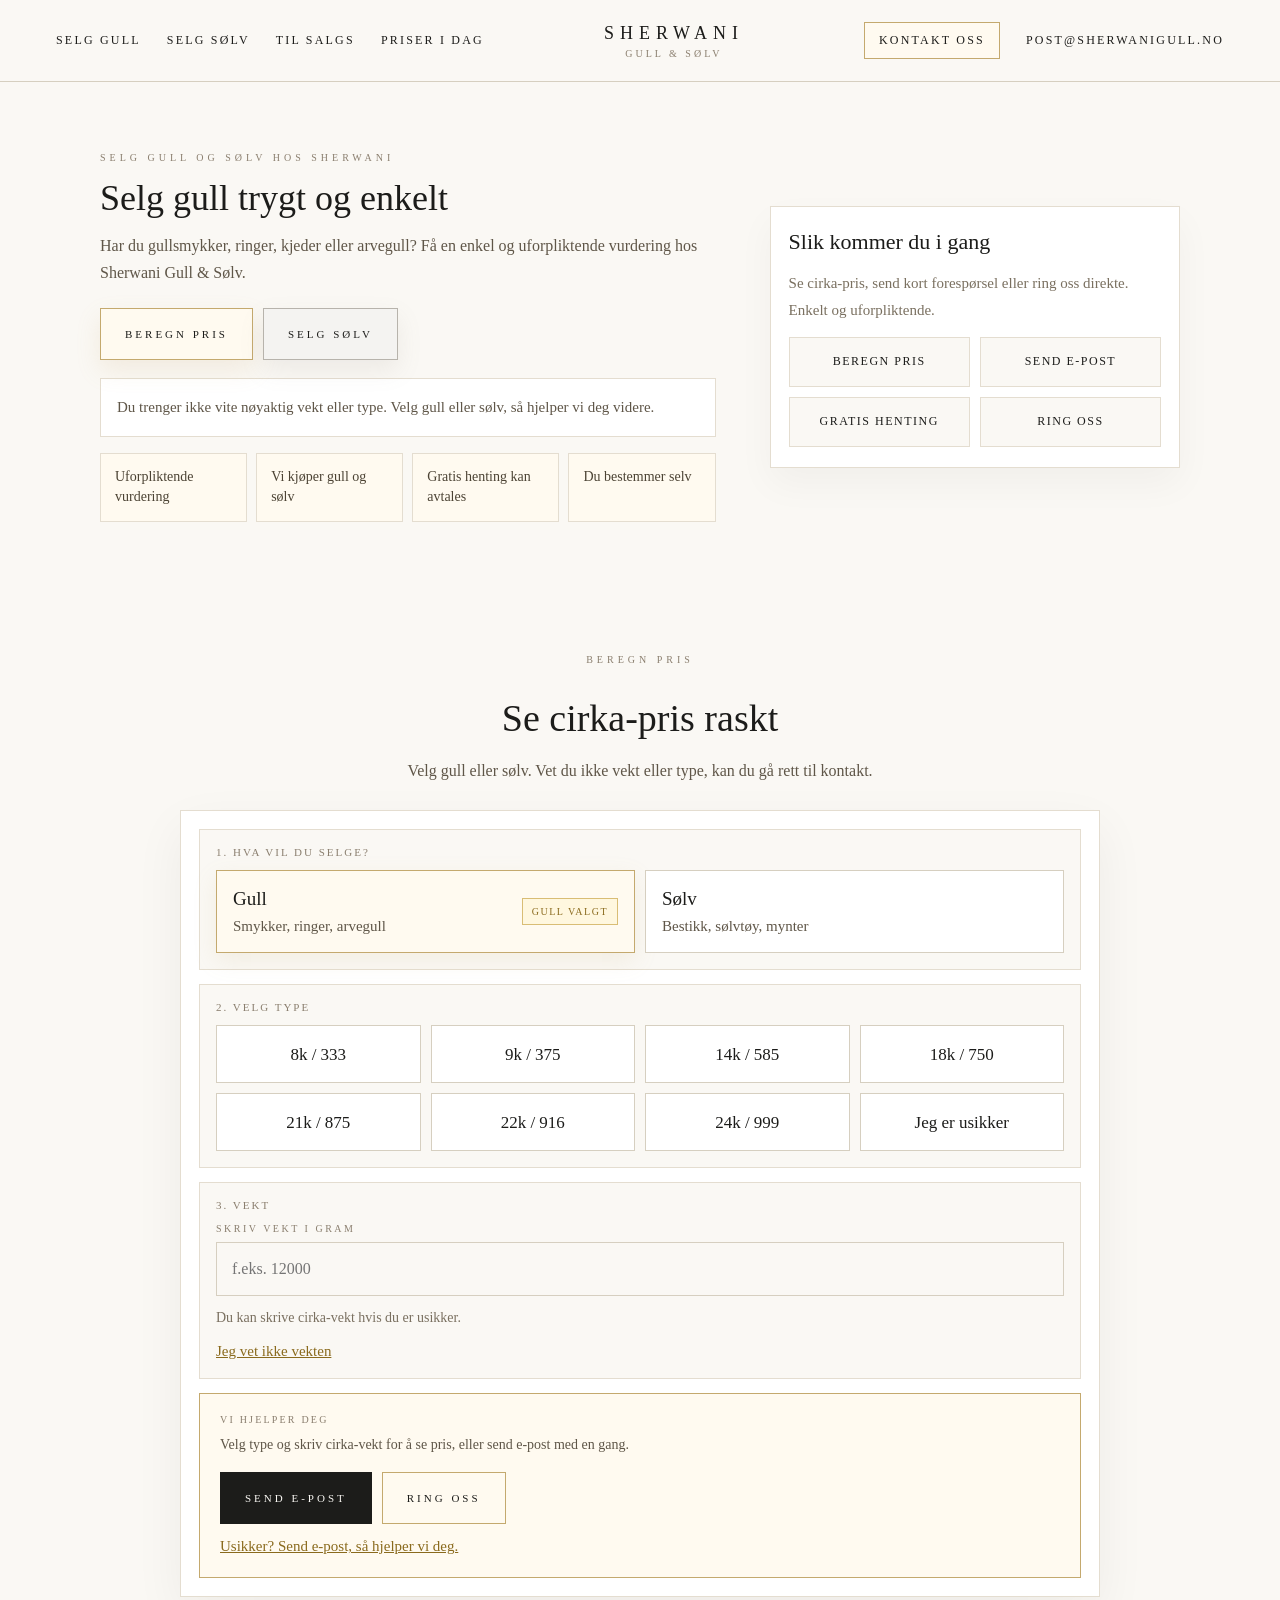
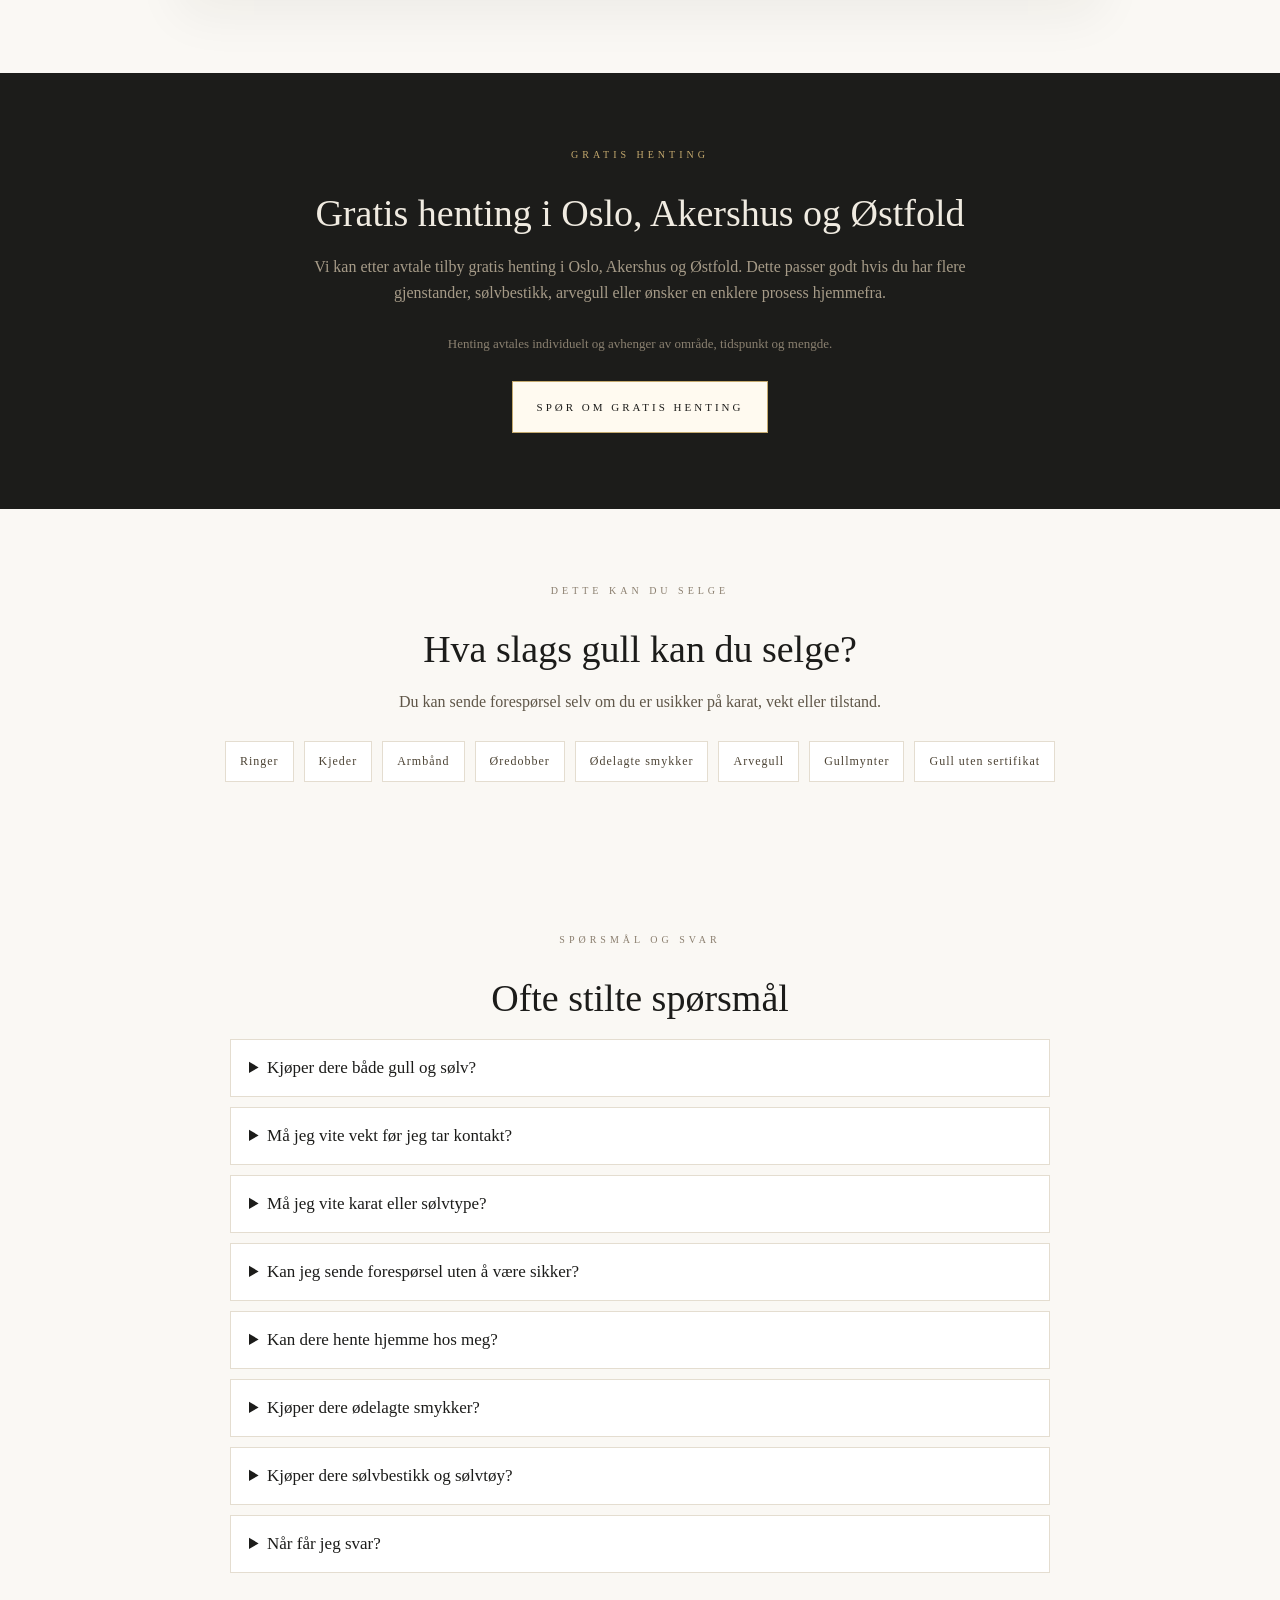
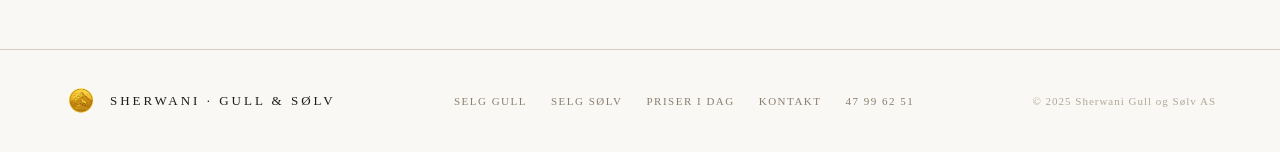
==== selg-gull/index.html @ 7af39549 "fjerne send forespørsel" ====
<!DOCTYPE html>
<html lang="no">
<head>
<meta charset="UTF-8">
<meta name="viewport" content="width=device-width, initial-scale=1.0">
<title>Selg gull trygt | Sherwani Gull &amp; Sølv</title>
<meta name="description" content="Selg gull, smykker og arvegull trygt hos Sherwani Gull & Sølv. Få en enkel og uforpliktende vurdering. Gratis henting kan avtales i Oslo, Akershus og Østfold.">
<link rel="stylesheet" href="../sell.css">
</head>
<body id="top" data-metal="gold">
<nav>
  <div class="nav-desktop-left">
    <a href="../selg-gull/">Selg gull</a>
    <a href="../selg-solv/">Selg sølv</a>
    <a href="../varer.html">Til salgs</a>
    <a href="../index.html#priser">Priser i dag</a>
  </div>
  <button class="hamburger" onclick="document.getElementById('drawer').classList.add('open')" aria-label="Meny">
    <span></span><span></span><span></span>
  </button>
  <a class="logo" href="../index.html">
    <span class="main">Sherwani</span>
    <span class="sub">Gull &amp; Sølv</span>
  </a>
  <div class="nav-desktop-right">
    <a href="mailto:post@sherwanigull.no?subject=Ny%20foresp%C3%B8rsel%3A%20Selg%20gull" class="nav-cta">Kontakt oss</a>
    <a href="mailto:post@sherwanigull.no">post@sherwanigull.no</a>
  </div>
  <a href="mailto:post@sherwanigull.no" class="cart-icon" aria-label="Send e-post">
    <svg viewBox="0 0 24 24"><rect x="2" y="4" width="20" height="16" rx="2"/><path d="M2 7l10 7 10-7"/></svg>
  </a>
</nav>

<div class="nav-drawer" id="drawer">
  <button class="nav-close" onclick="document.getElementById('drawer').classList.remove('open')" aria-label="Lukk">x</button>
  <a href="../selg-gull/" onclick="document.getElementById('drawer').classList.remove('open')">Selg gull</a>
  <a href="../selg-solv/" onclick="document.getElementById('drawer').classList.remove('open')">Selg sølv</a>
  <a href="../varer.html" onclick="document.getElementById('drawer').classList.remove('open')">Til salgs</a>
  <a href="../index.html#priser" onclick="document.getElementById('drawer').classList.remove('open')">Priser i dag</a>
  <a href="mailto:post@sherwanigull.no?subject=Ny%20foresp%C3%B8rsel%3A%20Selg%20gull" class="drawer-cta" onclick="document.getElementById('drawer').classList.remove('open')">Kontakt oss</a>
</div>

<main id="sell-page-root"></main>

<footer>
  <a class="footer-logo" href="../index.html">
    <img src="../sherwani-logo.png" alt="Sherwani logo">
    <span>Sherwani · Gull &amp; Sølv</span>
  </a>
  <div class="footer-links">
    <a href="../selg-gull/">Selg gull</a>
    <a href="../selg-solv/">Selg sølv</a>
    <a href="../index.html#priser">Priser i dag</a>
    <a href="../index.html#kontakt">Kontakt</a>
    <a href="tel:+4747996251">47 99 62 51</a>
  </div>
  <div class="footer-copy">© 2025 Sherwani Gull og Sølv AS</div>
</footer>

<div class="mobile-sticky-cta">
  <a class="btn" href="mailto:post@sherwanigull.no?subject=Ny%20foresp%C3%B8rsel%3A%20Selg%20gull">Kontakt oss</a>
  <a class="btn" href="tel:+4747996251">Ring oss</a>
</div>

<script src="../sell.js"></script>
</body>
</html>
---- sell.css ----
* { box-sizing: border-box; margin: 0; padding: 0; }
html { scroll-behavior: smooth; }
body {
  font-family: Georgia, serif;
  background: #faf8f4;
  color: #1c1c1a;
  overflow-x: hidden;
}
img, svg { max-width: 100%; }
button, input, select, textarea { font: inherit; }

nav {
  display: flex; align-items: center; justify-content: space-between;
  padding: 18px 20px; border-bottom: 0.5px solid #d6cfc0;
  position: sticky; top: 0; background: #faf8f4; z-index: 100;
}
.logo { text-align: center; text-decoration: none; }
.logo .main { font-size: 18px; letter-spacing: 6px; text-transform: uppercase; color: #1c1c1a; display: block; }
.logo .sub { font-size: 10px; letter-spacing: 3px; color: #8a7e6e; text-transform: uppercase; display: block; margin-top: 4px; }
.hamburger { background: none; border: none; cursor: pointer; padding: 10px; display: flex; flex-direction: column; gap: 6px; }
.hamburger span { display: block; width: 26px; height: 1px; background: #1c1c1a; }
.nav-desktop-left, .nav-desktop-right { display: none; }
.nav-drawer {
  display: none; position: fixed; inset: 0; min-height: 100vh; min-height: 100dvh;
  background: #faf8f4; z-index: 200; flex-direction: column;
  align-items: center; justify-content: center; gap: 30px;
  overflow-y: auto; padding: 88px 24px 44px;
}
.nav-drawer.open { display: flex; }
.nav-drawer a { font-size: 14px; letter-spacing: 4px; text-transform: uppercase; color: #1c1c1a; text-decoration: none; }
.nav-drawer a.drawer-cta { border: 1px solid #c4a96e; padding: 14px 22px; background: #fffaf0; }
.nav-close { position: absolute; top: 24px; right: 24px; background: none; border: none; font-size: 26px; color: #1c1c1a; cursor: pointer; padding: 8px; }
.cart-icon { padding: 10px; display: flex; align-items: center; }
.cart-icon svg { width: 24px; height: 24px; stroke: #1c1c1a; fill: none; stroke-width: 1.2; }

.btn {
  border: 1px solid #1c1c1a;
  font-size: 11px; letter-spacing: 3px; text-transform: uppercase;
  padding: 16px 24px; cursor: pointer; background: transparent;
  color: #1c1c1a; font-family: Georgia, serif; text-decoration: none;
  min-height: 52px; display: inline-flex; align-items: center; justify-content: center;
  text-align: center;
}
.btn-soft { border-color: #c4a96e; background: #fffaf0; }
.btn-dark { background: #1c1c1a; color: #faf8f4; }
.btn-gold { border-color: #c4a96e; background: #fffaf0; box-shadow: 0 10px 24px rgba(196, 169, 110, 0.16); }
.btn-silver { border-color: #b7b3ac; background: #f4f3f1; box-shadow: 0 10px 24px rgba(137, 130, 120, 0.12); }
.btn-silver:hover { background: #eceae6; color: #1c1c1a; }
.btn:active { background: #1c1c1a; color: #faf8f4; }

.sell-hero { padding: 34px 20px 22px; text-align: center; }
.sell-hero-inner { max-width: 1080px; margin: 0 auto; display: grid; gap: 24px; }
.hero-eyebrow, .section-label {
  font-size: 10px; letter-spacing: 4px; text-transform: uppercase; color: #8a7e6e;
}
.hero-title { font-size: 36px; font-weight: 400; line-height: 1.18; margin: 14px 0 14px; }
.hero-desc { font-size: 16px; color: #5f5648; line-height: 1.65; max-width: 640px; margin: 0 auto 18px; }
.hero-actions { display: grid; gap: 10px; margin: 22px 0 18px; }
.hero-note {
  color: #5f5648; font-size: 15px; line-height: 1.65;
  background: #fff; border: 0.5px solid #e4ddd0; padding: 16px;
}
.hero-panel {
  background: #fff; border: 0.5px solid #e4ddd0; padding: 20px 18px;
  display: grid; gap: 14px; text-align: left;
  box-shadow: 0 16px 36px rgba(28, 28, 26, 0.04);
}
.hero-panel-title { font-size: 22px; font-weight: 400; line-height: 1.35; }
.hero-panel p { color: #7a7060; line-height: 1.75; font-size: 15px; }
.quick-links { display: grid; grid-template-columns: 1fr 1fr; gap: 10px; }
.quick-links a {
  min-height: 50px; display: flex; align-items: center; justify-content: center;
  color: #1c1c1a; text-decoration: none; border: 0.5px solid #e4ddd0;
  background: #faf8f4; padding: 12px; text-align: center;
  font-size: 12px; letter-spacing: 1.5px; text-transform: uppercase;
}

.trust-grid { display: grid; grid-template-columns: 1fr; gap: 9px; margin-top: 16px; }
.trust-badge {
  background: #fffaf0; border: 0.5px solid #e4ddd0; color: #4c4334;
  padding: 13px 14px; font-size: 14px; line-height: 1.45; text-align: left;
}

.section { padding: 46px 20px; scroll-margin-top: 110px; }
.section-inner { max-width: 1100px; margin: 0 auto; }
.section-label { text-align: center; margin-bottom: 28px; }
.section-title { font-size: 30px; font-weight: 400; line-height: 1.35; text-align: center; margin-bottom: 14px; }
.section-desc { color: #5f5648; font-size: 16px; line-height: 1.65; max-width: 680px; text-align: center; margin: 0 auto 26px; }

.card-grid { display: grid; grid-template-columns: 1fr; gap: 14px; }
.sell-card { background: #fff; border: 0.5px solid #e4ddd0; padding: 22px 20px; }
.sell-card-title { font-size: 14px; letter-spacing: 2px; text-transform: uppercase; margin-bottom: 9px; }
.sell-card p { color: #7a7060; font-size: 15px; line-height: 1.75; }
.chip-grid { display: flex; flex-wrap: wrap; gap: 10px; justify-content: center; }
.chip {
  font-size: 12px; letter-spacing: 1px; text-transform: none;
  color: #4c4334; background: #fff; border: 0.5px solid #e4ddd0; padding: 12px 14px;
}

.process-grid { counter-reset: step; display: grid; gap: 14px; }
.process-card { background: #fff; border: 0.5px solid #e4ddd0; padding: 24px 20px; position: relative; }
.process-card::before {
  counter-increment: step; content: counter(step);
  display: inline-flex; width: 34px; height: 34px; align-items: center; justify-content: center;
  border: 1px solid #c4a96e; color: #a89060; margin-bottom: 16px;
}
.process-card h3 { font-size: 21px; font-weight: 400; margin-bottom: 10px; }
.process-card p { color: #7a7060; font-size: 15px; line-height: 1.75; }

.pickup-section { background: #1c1c1a; color: #f0ebe1; }
.pickup-section .section-label { color: #c4a96e; }
.pickup-section .section-title { color: #f0ebe1; }
.pickup-section .section-desc { color: #a69b88; }
.pickup-note { max-width: 720px; margin: 22px auto 0; color: #8a8070; font-size: 13px; line-height: 1.7; text-align: center; }

.pickup-action { display: flex; justify-content: center; margin-top: 26px; }
.calculator {
  background: #fff;
  border: 0.5px solid #e4ddd0;
  padding: 18px;
  max-width: 920px;
  margin: 0 auto;
  box-shadow: 0 18px 48px rgba(28, 28, 26, 0.055);
}
.calc-simple { display: grid; gap: 14px; }
.calc-block {
  background: #faf8f4;
  border: 0.5px solid #e4ddd0;
  padding: 16px;
}
.calc-mini-label {
  font-size: 11px;
  letter-spacing: 2px;
  text-transform: uppercase;
  color: #8a7e6e;
  margin-bottom: 12px;
}
.choice-grid, .type-grid { display: grid; gap: 10px; }
.choice-card {
  width: 100%;
  min-height: 68px;
  display: flex;
  align-items: center;
  justify-content: space-between;
  gap: 14px;
  border: 1px solid #d6cfc0;
  background: #fff;
  color: #1c1c1a;
  cursor: pointer;
  padding: 16px;
  text-align: left;
  font-family: Georgia, serif;
}
.choice-card strong { display: block; font-size: 19px; font-weight: 400; line-height: 1.25; }
.choice-card small { display: block; margin-top: 5px; color: #5f5648; font-size: 15px; line-height: 1.35; }
.choice-card em {
  flex-shrink: 0;
  font-style: normal;
  font-size: 10px;
  letter-spacing: 1.5px;
  text-transform: uppercase;
  color: #8a6a1d;
  background: #fff7df;
  border: 0.5px solid #d9bd75;
  padding: 7px 9px;
}
.choice-card.choice-silver em {
  color: #66625c;
  background: #eceae6;
  border-color: #b7b3ac;
}
.choice-card.selected {
  border-color: #c4a96e;
  background: #fffaf0;
  box-shadow: 0 8px 22px rgba(196,169,110,0.13);
}
.choice-card.choice-silver.selected {
  border-color: #b7b3ac;
  background: #f4f3f1;
  box-shadow: 0 8px 22px rgba(137, 130, 120, 0.14);
}
.type-grid { grid-template-columns: 1fr 1fr; }
.type-grid .choice-card { min-height: 58px; padding: 13px; justify-content: center; text-align: center; }
.type-grid .choice-card strong { font-size: 17px; }
.calc-help, .calc-error {
  color: #7a7060;
  font-size: 14px;
  line-height: 1.65;
  margin-top: 10px;
}
.calc-error { color: #8f463f; min-height: 20px; }
.calc-actions { display: grid; gap: 10px; margin-top: 16px; }
.calc-actions.split { grid-template-columns: 1fr 1fr; }
.text-button {
  width: 100%;
  background: transparent;
  border: none;
  color: #8a6a1d;
  cursor: pointer;
  padding: 14px 0 2px;
  text-align: left;
  text-decoration: underline;
  font-size: 15px;
  font-family: Georgia, serif;
}
.field { display: grid; gap: 8px; }
.field label { font-size: 10px; letter-spacing: 2.5px; text-transform: uppercase; color: #8a7e6e; }
.field input, .field select, .field textarea {
  width: 100%; border: 0.5px solid #d6cfc0; background: #faf8f4;
  padding: 17px 15px; color: #1c1c1a; font-family: Georgia, serif;
  font-size: 16px; border-radius: 0;
}
.field textarea { min-height: 126px; resize: vertical; line-height: 1.6; }
.sell-form .field input,
.sell-form .field select,
.sell-form .field textarea { background: #fff; }
.field input:focus, .field select:focus, .field textarea:focus { outline: 1px solid #c4a96e; border-color: #c4a96e; }
.calc-result { background: #fffaf0; border: 1px solid #c4a96e; padding: 20px; }
.calc-result.result-silver { background: #f4f3f1; border-color: #b7b3ac; }
.calc-result.result-silver .calc-label { color: #66625c; }
.calc-label { font-size: 10px; letter-spacing: 2.2px; text-transform: uppercase; color: #8a7e6e; margin-bottom: 8px; }
.calc-value { font-size: 38px; color: #1c1c1a; line-height: 1.12; margin-bottom: 8px; }
.calc-status, .form-note, .disclaimer { color: #5f5648; font-size: 14px; line-height: 1.65; }
.disclaimer { margin-top: 14px; }

.form-section { background: #fff; }
.sell-form {
  display: grid;
  gap: 16px;
  max-width: 760px;
  margin: 0 auto;
  background: #faf8f4;
  border: 0.5px solid #e4ddd0;
  padding: 18px;
}
.checkbox-card {
  display: flex; gap: 11px; align-items: flex-start;
  background: #faf8f4; border: 0.5px solid #e4ddd0; padding: 14px;
  color: #5f5648; line-height: 1.55; cursor: pointer;
}
.checkbox-card input { width: 18px; height: 18px; margin-top: 2px; accent-color: #c4a96e; }
.form-status { min-height: 24px; color: #447660; font-size: 14px; line-height: 1.6; text-align: center; }

.faq-list { max-width: 820px; margin: 0 auto; display: grid; gap: 10px; }
.faq-item { background: #fff; border: 0.5px solid #e4ddd0; padding: 18px; }
.faq-item summary { cursor: pointer; font-size: 17px; color: #1c1c1a; }
.faq-item p { color: #7a7060; line-height: 1.75; margin-top: 12px; font-size: 15px; }

footer { padding: 38px 24px 96px; border-top: 0.5px solid #d6cfc0; text-align: center; }
.footer-logo { display: inline-flex; align-items: center; gap: 12px; text-decoration: none; margin-bottom: 24px; }
.footer-logo img { width: 34px; height: 34px; object-fit: contain; }
.footer-logo span { font-size: 13px; letter-spacing: 3px; text-transform: uppercase; color: #1c1c1a; }
.footer-links { display: flex; flex-wrap: wrap; gap: 16px 24px; justify-content: center; margin-bottom: 24px; }
.footer-links a { font-size: 11px; letter-spacing: 1.5px; color: #8a7e6e; text-decoration: none; text-transform: uppercase; }
.footer-copy { font-size: 11px; color: #b0a898; letter-spacing: 1px; }

.mobile-sticky-cta {
  position: fixed; left: 0; right: 0; bottom: 0; z-index: 120;
  padding: 10px 14px calc(10px + env(safe-area-inset-bottom));
  background: rgba(250, 248, 244, 0.96); border-top: 0.5px solid #d6cfc0;
  display: grid;
  grid-template-columns: 1.4fr 0.8fr;
  gap: 8px;
}
.mobile-sticky-cta .btn { width: 100%; min-height: 50px; padding: 12px 10px; background: #1c1c1a; color: #faf8f4; }
.mobile-sticky-cta .btn:last-child { background: #fffaf0; color: #1c1c1a; border-color: #c4a96e; }

@media (max-width: 430px) {
  nav { padding: 16px 14px; }
  .logo .main { font-size: 15px; letter-spacing: 4px; }
  .logo .sub { font-size: 9px; letter-spacing: 2px; }
  .hamburger, .cart-icon { padding: 8px; }
  .hero-title { font-size: 34px; }
  .hero-eyebrow, .section-label { letter-spacing: 3px; }
  .btn { width: 100%; padding-left: 16px; padding-right: 16px; }
  .section { padding-left: 20px; padding-right: 20px; }
  .calculator { margin-left: -4px; margin-right: -4px; padding: 14px; }
  .sell-form { margin-left: -4px; margin-right: -4px; padding: 14px; }
  .choice-card { min-height: 70px; }
  .quick-links a { font-size: 11px; letter-spacing: 1.2px; }
  .calc-value { font-size: 34px; }
  .type-grid { grid-template-columns: 1fr 1fr; }
}

@media (min-width: 640px) {
  .hero-actions { display: flex; justify-content: center; flex-wrap: wrap; }
  .trust-grid { grid-template-columns: repeat(2, 1fr); }
  .card-grid { grid-template-columns: repeat(2, 1fr); }
  .form-row { display: grid; grid-template-columns: repeat(2, 1fr); gap: 16px; }
  .choice-grid { grid-template-columns: repeat(2, 1fr); }
  .type-grid { grid-template-columns: repeat(4, 1fr); }
  .calc-actions { display: flex; flex-wrap: wrap; }
  .calc-actions .btn { width: auto; }
}

@media (min-width: 768px) {
  nav { padding: 22px 56px; }
  .hamburger, .cart-icon { display: none; }
  .nav-desktop-left, .nav-desktop-right { display: flex; gap: 26px; align-items: center; }
  .nav-desktop-left a, .nav-desktop-right a {
    font-size: 12px; letter-spacing: 2.2px; text-transform: uppercase;
    color: #1c1c1a; text-decoration: none; transition: color 0.2s;
  }
  .nav-desktop-right a.nav-cta { border: 1px solid #c4a96e; padding: 10px 14px; background: #fffaf0; }
  .nav-desktop-right a.nav-cta.btn-silver { border-color: #b7b3ac; background: #f4f3f1; }
  .nav-desktop-left a:hover, .nav-desktop-right a:hover { color: #c4a96e; }
  .sell-hero { padding: 70px 64px 56px; text-align: left; }
  .sell-hero-inner { grid-template-columns: 1.2fr 0.8fr; align-items: center; gap: 54px; }
  .hero-desc { margin-left: 0; }
  .hero-actions { justify-content: flex-start; }
  .trust-grid { grid-template-columns: repeat(4, 1fr); }
  .section { padding: 76px 64px; }
  .section-title { font-size: 38px; }
  .card-grid { grid-template-columns: repeat(3, 1fr); }
  .process-grid { grid-template-columns: repeat(3, 1fr); }
  .mobile-sticky-cta { display: none; }
  footer { display: flex; align-items: center; justify-content: space-between; padding: 34px 64px; text-align: left; }
  .footer-logo, .footer-links { margin-bottom: 0; }
}
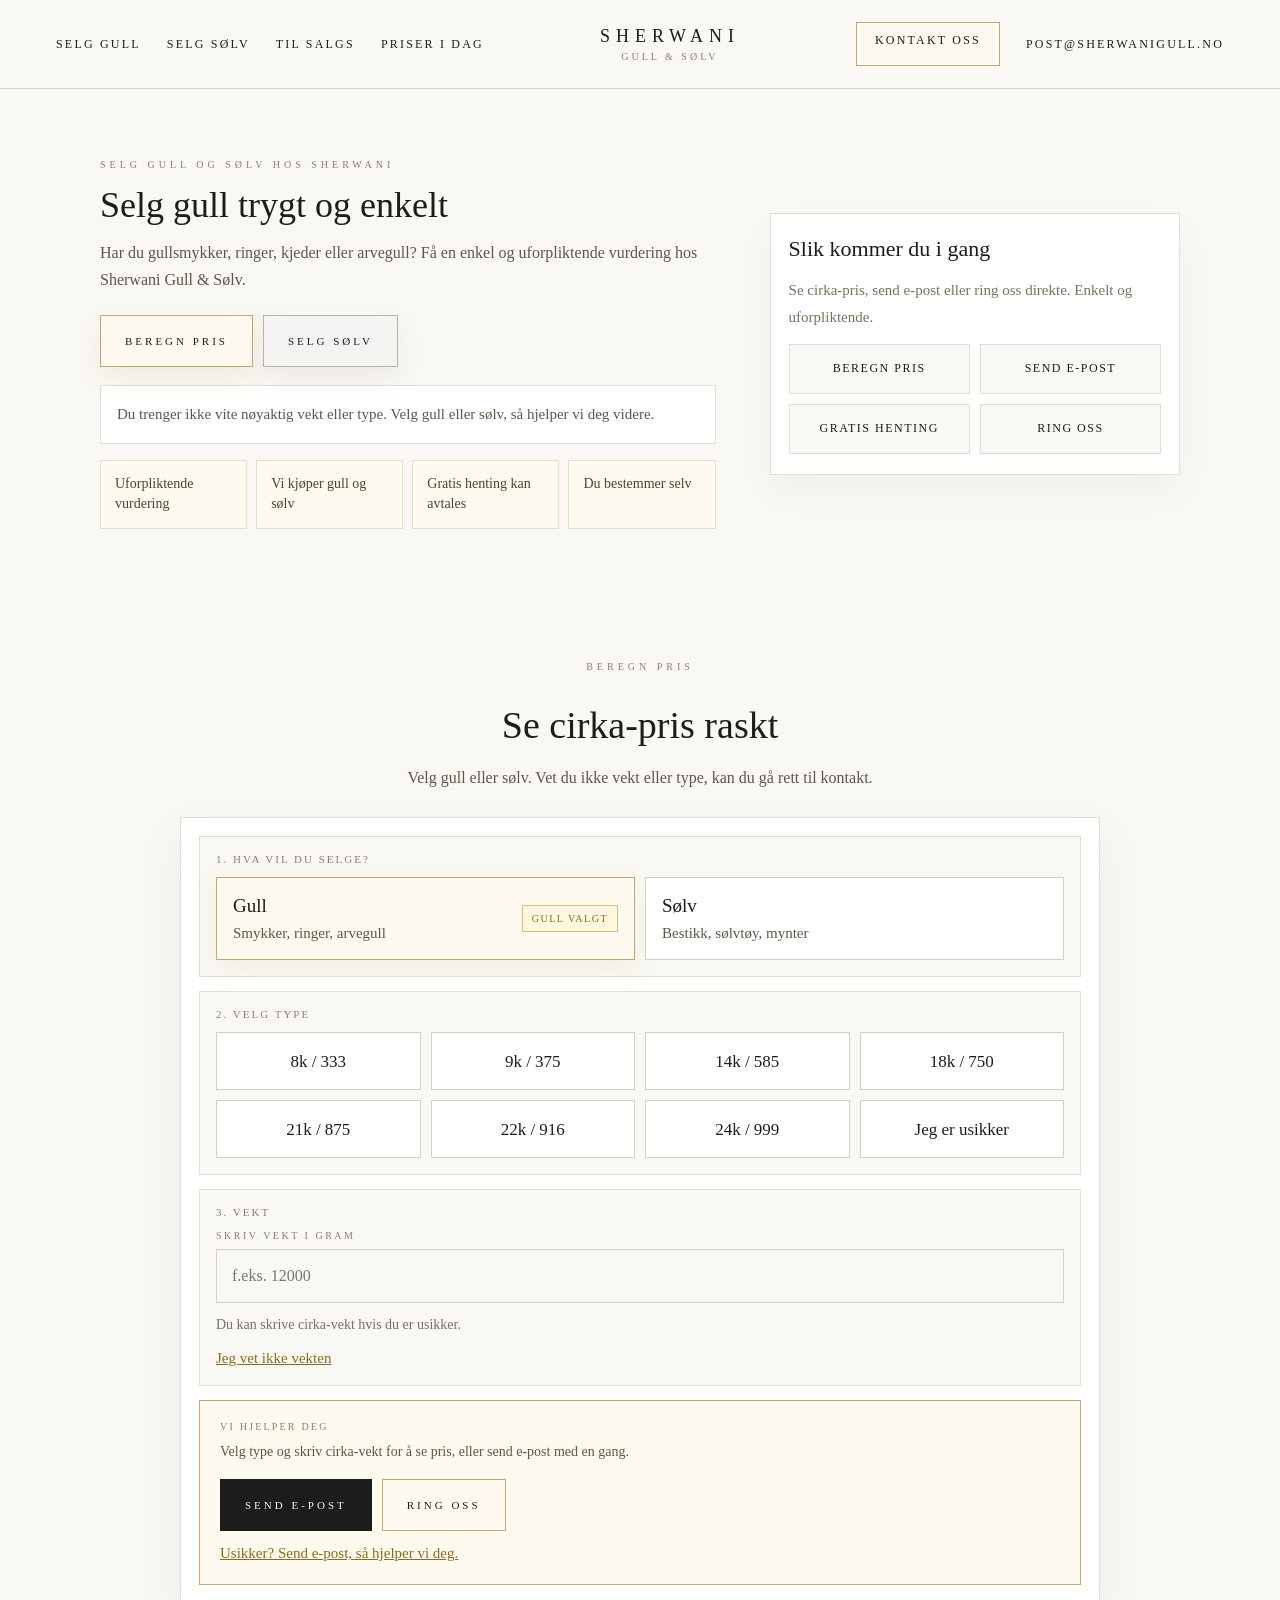
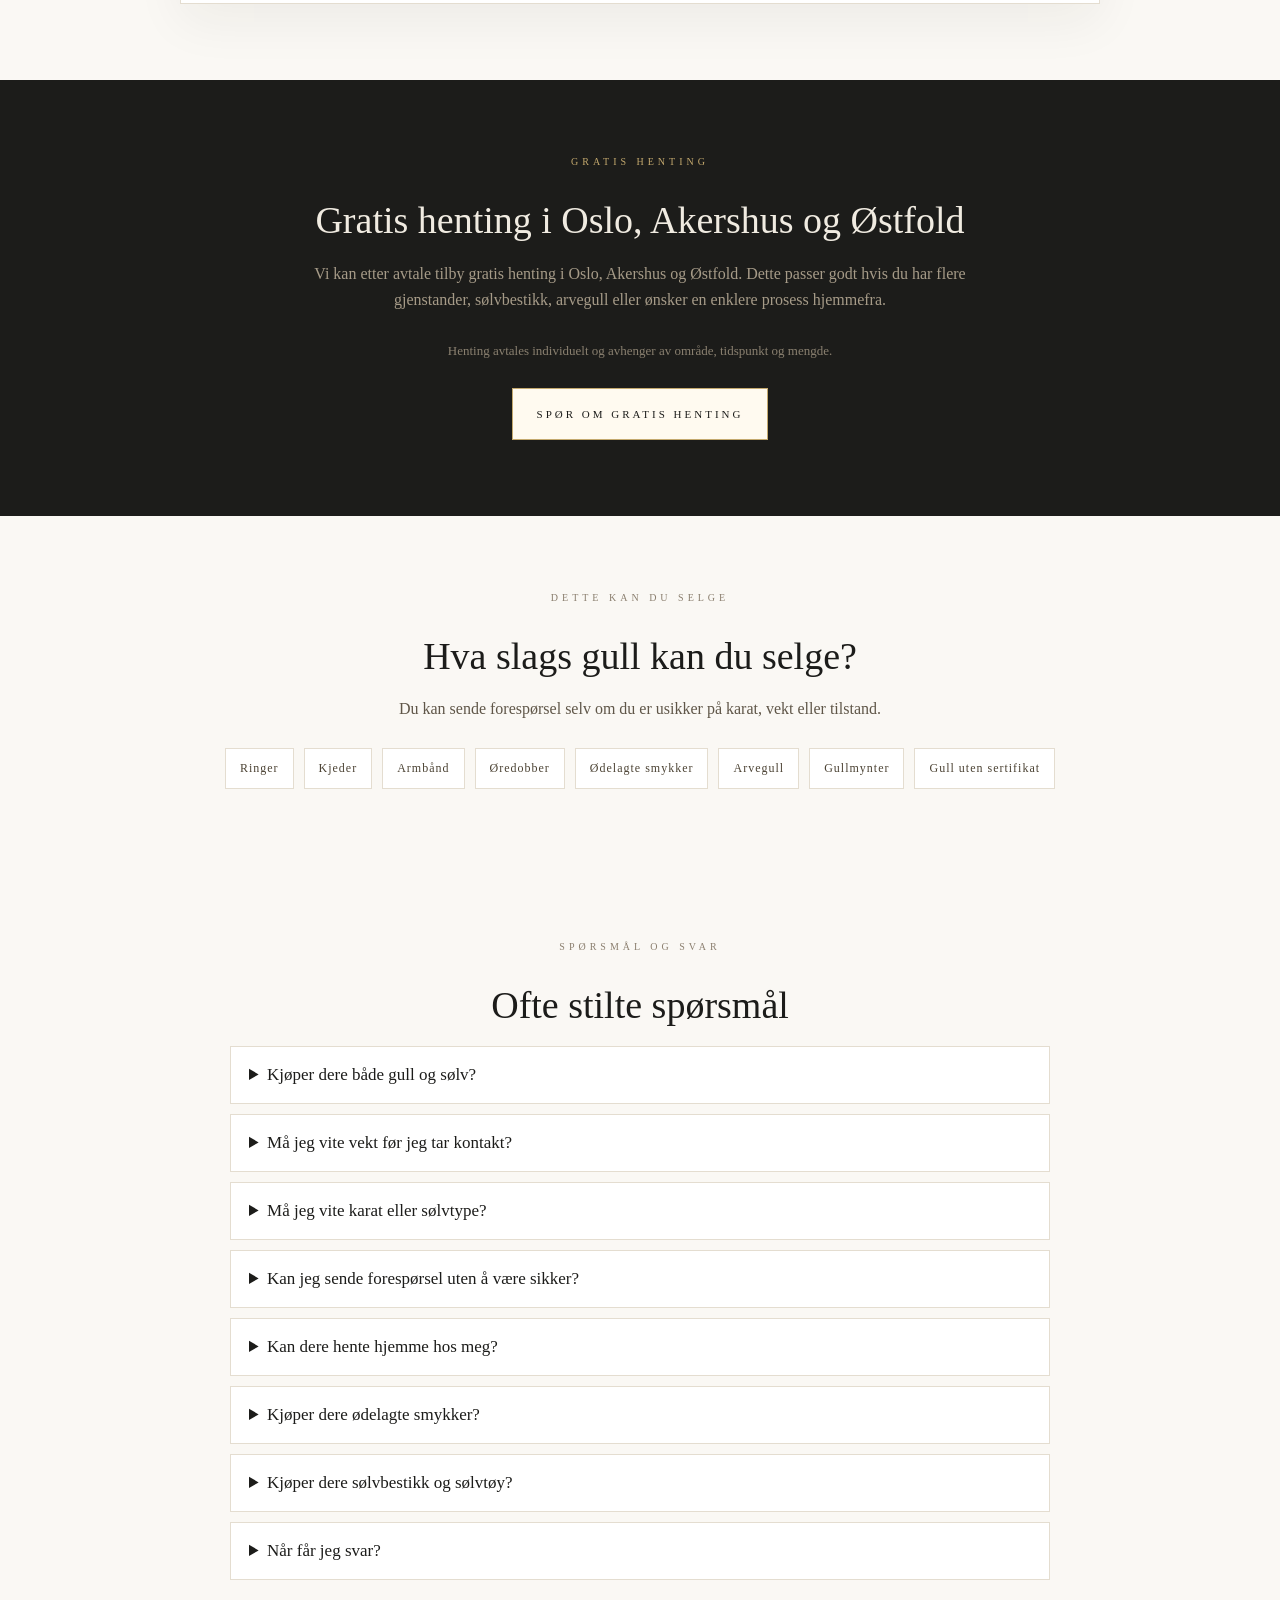
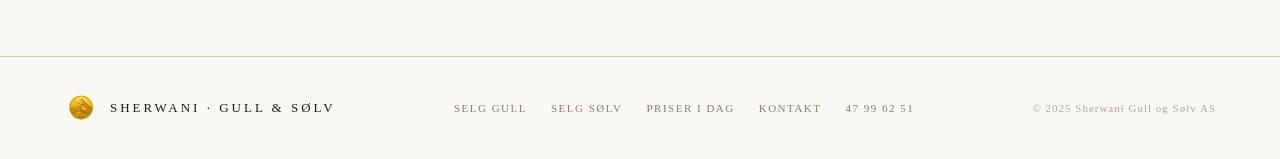
==== commit c4f0d33b: "rydde, egen pris side" ====
--- a/selg-gull/index.html
+++ b/selg-gull/index.html
@@ -13,7 +13,7 @@
     <a href="../selg-gull/">Selg gull</a>
     <a href="../selg-solv/">Selg sølv</a>
     <a href="../varer.html">Til salgs</a>
-    <a href="../index.html#priser">Priser i dag</a>
+    <a href="../priser.html">Priser i dag</a>
   </div>
   <button class="hamburger" onclick="document.getElementById('drawer').classList.add('open')" aria-label="Meny">
     <span></span><span></span><span></span>
@@ -36,7 +36,7 @@
   <a href="../selg-gull/" onclick="document.getElementById('drawer').classList.remove('open')">Selg gull</a>
   <a href="../selg-solv/" onclick="document.getElementById('drawer').classList.remove('open')">Selg sølv</a>
   <a href="../varer.html" onclick="document.getElementById('drawer').classList.remove('open')">Til salgs</a>
-  <a href="../index.html#priser" onclick="document.getElementById('drawer').classList.remove('open')">Priser i dag</a>
+  <a href="../priser.html" onclick="document.getElementById('drawer').classList.remove('open')">Priser i dag</a>
   <a href="mailto:post@sherwanigull.no?subject=Ny%20foresp%C3%B8rsel%3A%20Selg%20gull" class="drawer-cta" onclick="document.getElementById('drawer').classList.remove('open')">Kontakt oss</a>
 </div>
 
@@ -50,7 +50,7 @@
   <div class="footer-links">
     <a href="../selg-gull/">Selg gull</a>
     <a href="../selg-solv/">Selg sølv</a>
-    <a href="../index.html#priser">Priser i dag</a>
+    <a href="../priser.html">Priser i dag</a>
     <a href="../index.html#kontakt">Kontakt</a>
     <a href="tel:+4747996251">47 99 62 51</a>
   </div>
--- a/sell.css
+++ b/sell.css
@@ -96,16 +96,6 @@
   font-size: 12px; letter-spacing: 1px; text-transform: none;
   color: #4c4334; background: #fff; border: 0.5px solid #e4ddd0; padding: 12px 14px;
 }
-
-.process-grid { counter-reset: step; display: grid; gap: 14px; }
-.process-card { background: #fff; border: 0.5px solid #e4ddd0; padding: 24px 20px; position: relative; }
-.process-card::before {
-  counter-increment: step; content: counter(step);
-  display: inline-flex; width: 34px; height: 34px; align-items: center; justify-content: center;
-  border: 1px solid #c4a96e; color: #a89060; margin-bottom: 16px;
-}
-.process-card h3 { font-size: 21px; font-weight: 400; margin-bottom: 10px; }
-.process-card p { color: #7a7060; font-size: 15px; line-height: 1.75; }
 
 .pickup-section { background: #1c1c1a; color: #f0ebe1; }
 .pickup-section .section-label { color: #c4a96e; }
@@ -210,36 +200,13 @@
   padding: 17px 15px; color: #1c1c1a; font-family: Georgia, serif;
   font-size: 16px; border-radius: 0;
 }
-.field textarea { min-height: 126px; resize: vertical; line-height: 1.6; }
-.sell-form .field input,
-.sell-form .field select,
-.sell-form .field textarea { background: #fff; }
 .field input:focus, .field select:focus, .field textarea:focus { outline: 1px solid #c4a96e; border-color: #c4a96e; }
 .calc-result { background: #fffaf0; border: 1px solid #c4a96e; padding: 20px; }
 .calc-result.result-silver { background: #f4f3f1; border-color: #b7b3ac; }
 .calc-result.result-silver .calc-label { color: #66625c; }
 .calc-label { font-size: 10px; letter-spacing: 2.2px; text-transform: uppercase; color: #8a7e6e; margin-bottom: 8px; }
 .calc-value { font-size: 38px; color: #1c1c1a; line-height: 1.12; margin-bottom: 8px; }
-.calc-status, .form-note, .disclaimer { color: #5f5648; font-size: 14px; line-height: 1.65; }
-.disclaimer { margin-top: 14px; }
-
-.form-section { background: #fff; }
-.sell-form {
-  display: grid;
-  gap: 16px;
-  max-width: 760px;
-  margin: 0 auto;
-  background: #faf8f4;
-  border: 0.5px solid #e4ddd0;
-  padding: 18px;
-}
-.checkbox-card {
-  display: flex; gap: 11px; align-items: flex-start;
-  background: #faf8f4; border: 0.5px solid #e4ddd0; padding: 14px;
-  color: #5f5648; line-height: 1.55; cursor: pointer;
-}
-.checkbox-card input { width: 18px; height: 18px; margin-top: 2px; accent-color: #c4a96e; }
-.form-status { min-height: 24px; color: #447660; font-size: 14px; line-height: 1.6; text-align: center; }
+.calc-status { color: #5f5648; font-size: 14px; line-height: 1.65; }
 
 .faq-list { max-width: 820px; margin: 0 auto; display: grid; gap: 10px; }
 .faq-item { background: #fff; border: 0.5px solid #e4ddd0; padding: 18px; }
@@ -275,7 +242,6 @@
   .btn { width: 100%; padding-left: 16px; padding-right: 16px; }
   .section { padding-left: 20px; padding-right: 20px; }
   .calculator { margin-left: -4px; margin-right: -4px; padding: 14px; }
-  .sell-form { margin-left: -4px; margin-right: -4px; padding: 14px; }
   .choice-card { min-height: 70px; }
   .quick-links a { font-size: 11px; letter-spacing: 1.2px; }
   .calc-value { font-size: 34px; }
@@ -286,7 +252,6 @@
   .hero-actions { display: flex; justify-content: center; flex-wrap: wrap; }
   .trust-grid { grid-template-columns: repeat(2, 1fr); }
   .card-grid { grid-template-columns: repeat(2, 1fr); }
-  .form-row { display: grid; grid-template-columns: repeat(2, 1fr); gap: 16px; }
   .choice-grid { grid-template-columns: repeat(2, 1fr); }
   .type-grid { grid-template-columns: repeat(4, 1fr); }
   .calc-actions { display: flex; flex-wrap: wrap; }
@@ -301,7 +266,14 @@
     font-size: 12px; letter-spacing: 2.2px; text-transform: uppercase;
     color: #1c1c1a; text-decoration: none; transition: color 0.2s;
   }
-  .nav-desktop-right a.nav-cta { border: 1px solid #c4a96e; padding: 10px 14px; background: #fffaf0; }
+  .nav-desktop-right a.nav-cta {
+    min-width: 138px;
+    min-height: 44px;
+    justify-content: center;
+    border: 1px solid #c4a96e;
+    padding: 10px 18px;
+    background: #fffaf0;
+  }
   .nav-desktop-right a.nav-cta.btn-silver { border-color: #b7b3ac; background: #f4f3f1; }
   .nav-desktop-left a:hover, .nav-desktop-right a:hover { color: #c4a96e; }
   .sell-hero { padding: 70px 64px 56px; text-align: left; }
@@ -312,7 +284,6 @@
   .section { padding: 76px 64px; }
   .section-title { font-size: 38px; }
   .card-grid { grid-template-columns: repeat(3, 1fr); }
-  .process-grid { grid-template-columns: repeat(3, 1fr); }
   .mobile-sticky-cta { display: none; }
   footer { display: flex; align-items: center; justify-content: space-between; padding: 34px 64px; text-align: left; }
   .footer-logo, .footer-links { margin-bottom: 0; }
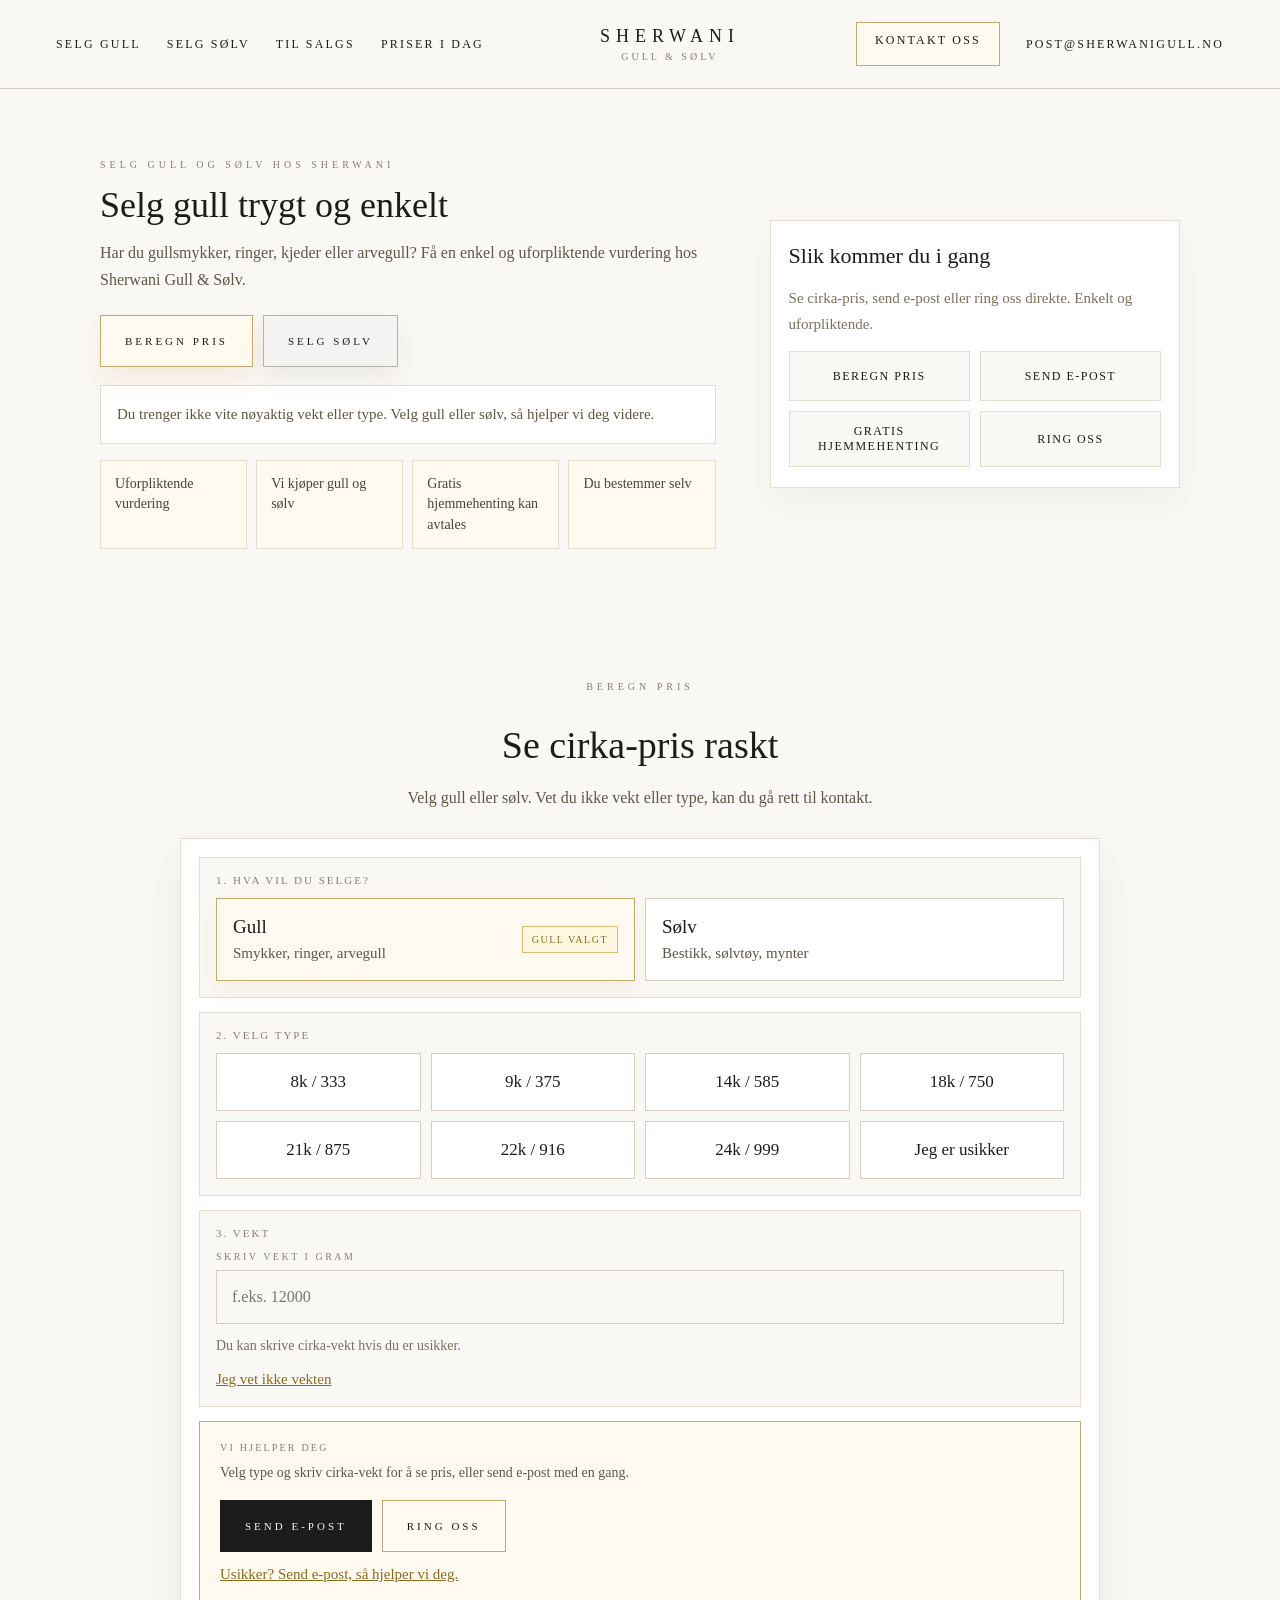
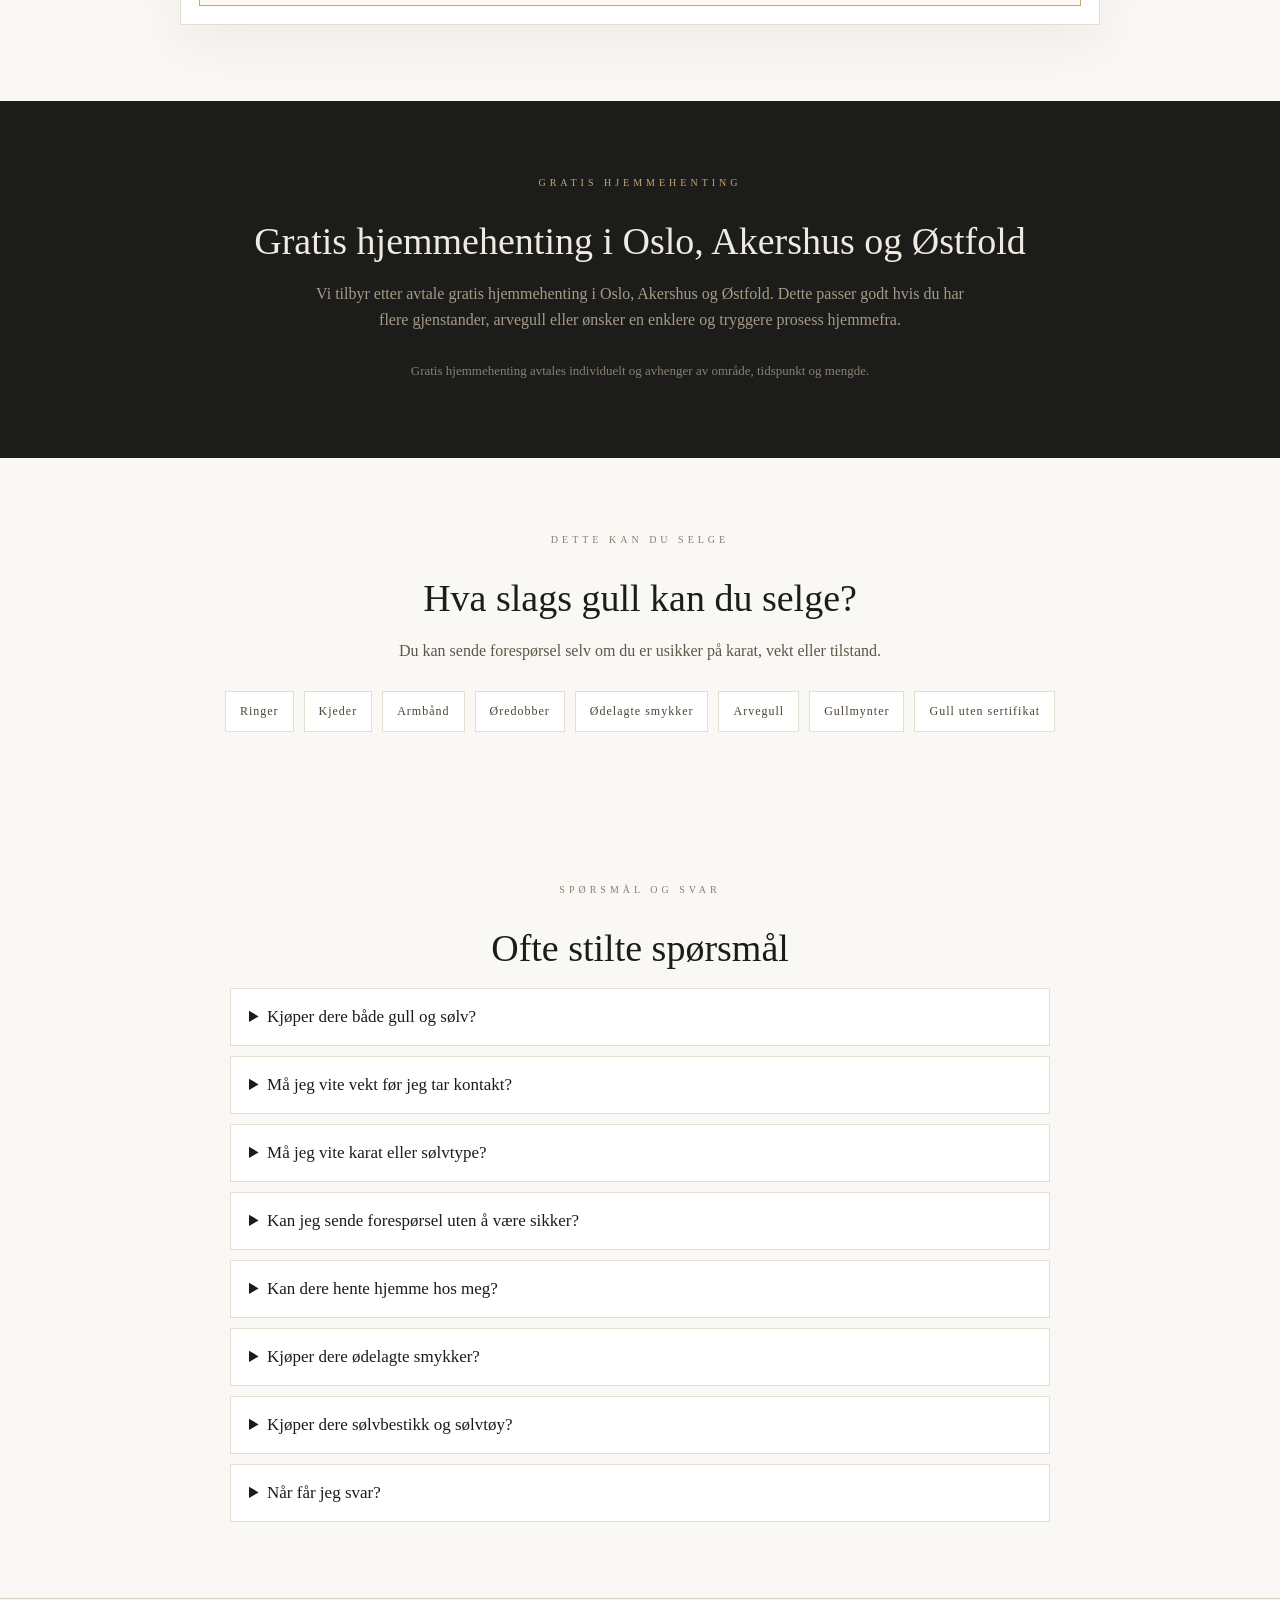
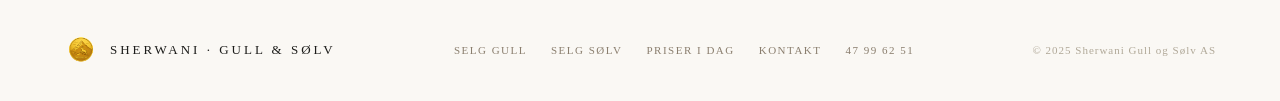
==== commit 6c7b2a55: "smpendring" ====
--- a/selg-gull/index.html
+++ b/selg-gull/index.html
@@ -4,7 +4,7 @@
 <meta charset="UTF-8">
 <meta name="viewport" content="width=device-width, initial-scale=1.0">
 <title>Selg gull trygt | Sherwani Gull &amp; Sølv</title>
-<meta name="description" content="Selg gull, smykker og arvegull trygt hos Sherwani Gull & Sølv. Få en enkel og uforpliktende vurdering. Gratis henting kan avtales i Oslo, Akershus og Østfold.">
+<meta name="description" content="Selg gull, smykker og arvegull trygt hos Sherwani Gull & Sølv. Få en enkel og uforpliktende vurdering. Gratis hjemmehenting kan avtales i Oslo, Akershus og Østfold.">
 <link rel="stylesheet" href="../sell.css">
 </head>
 <body id="top" data-metal="gold">
--- a/sell.css
+++ b/sell.css
@@ -103,7 +103,6 @@
 .pickup-section .section-desc { color: #a69b88; }
 .pickup-note { max-width: 720px; margin: 22px auto 0; color: #8a8070; font-size: 13px; line-height: 1.7; text-align: center; }
 
-.pickup-action { display: flex; justify-content: center; margin-top: 26px; }
 .calculator {
   background: #fff;
   border: 0.5px solid #e4ddd0;
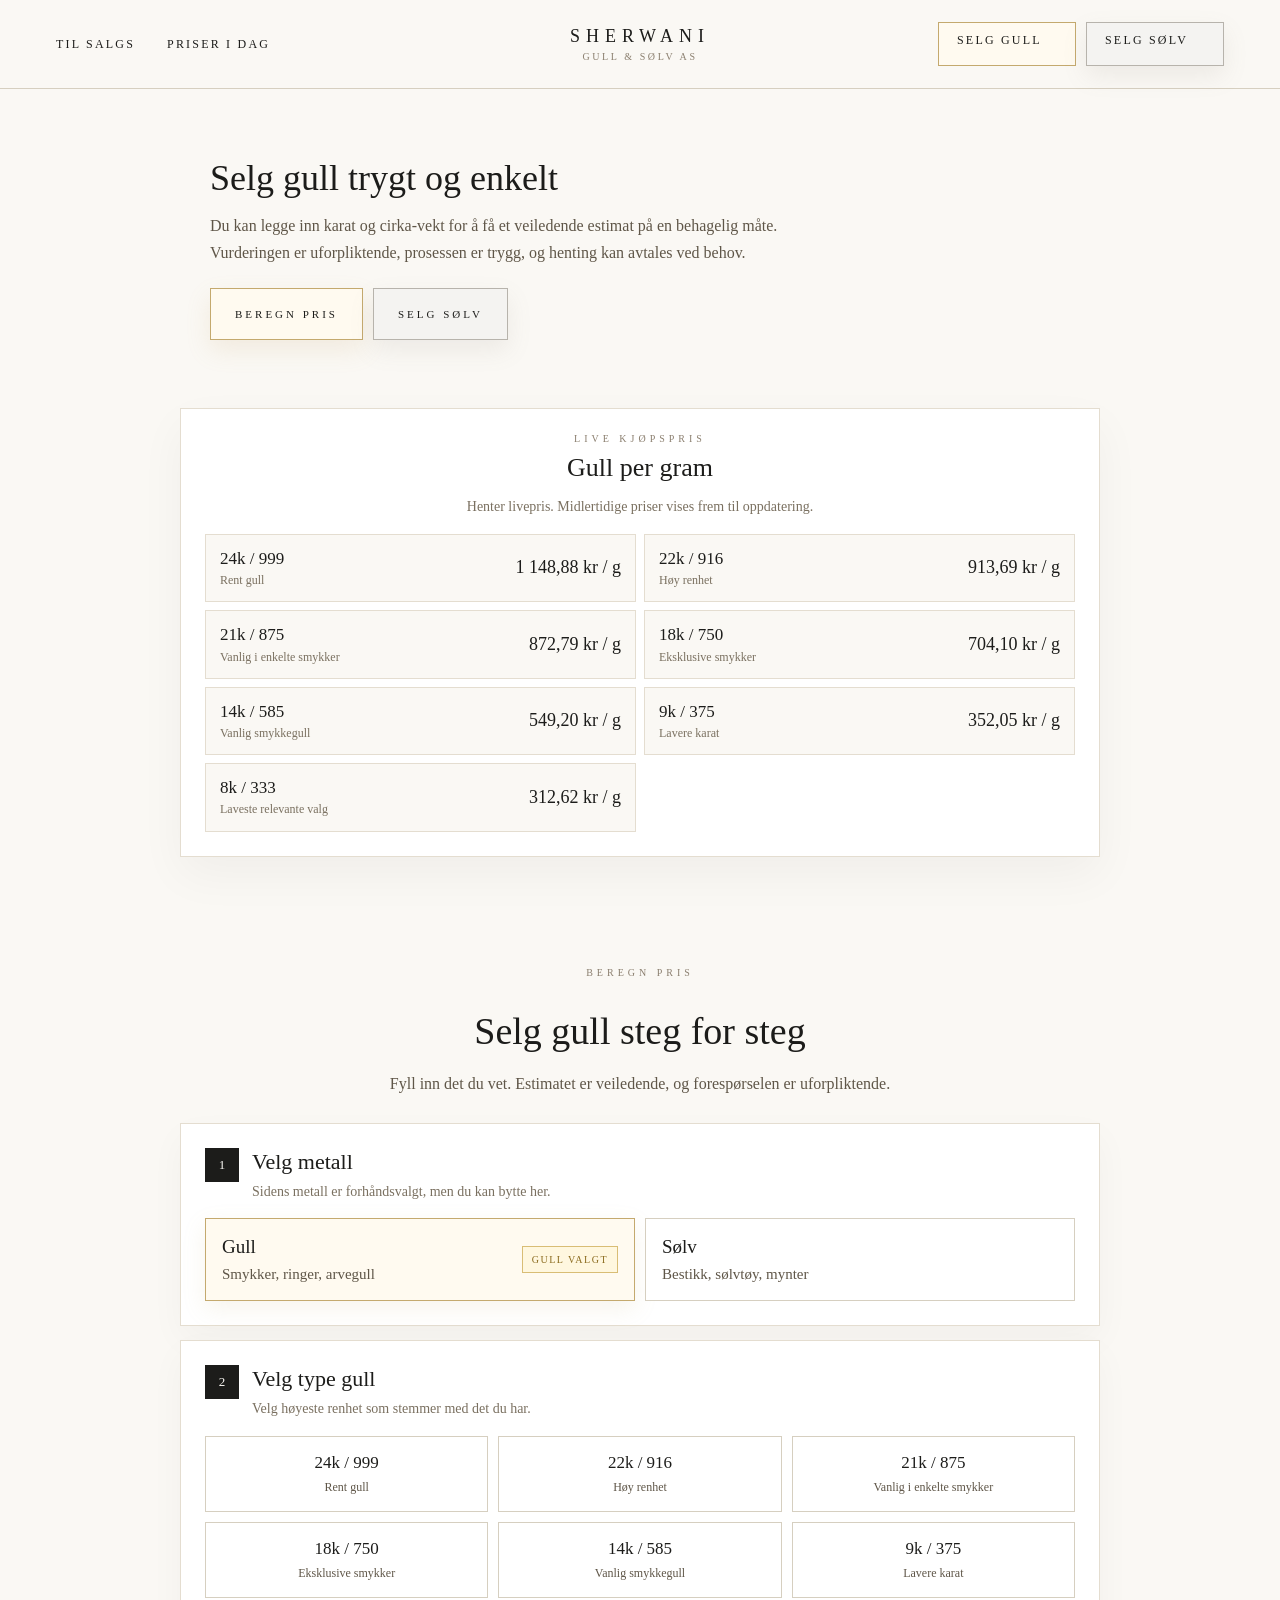
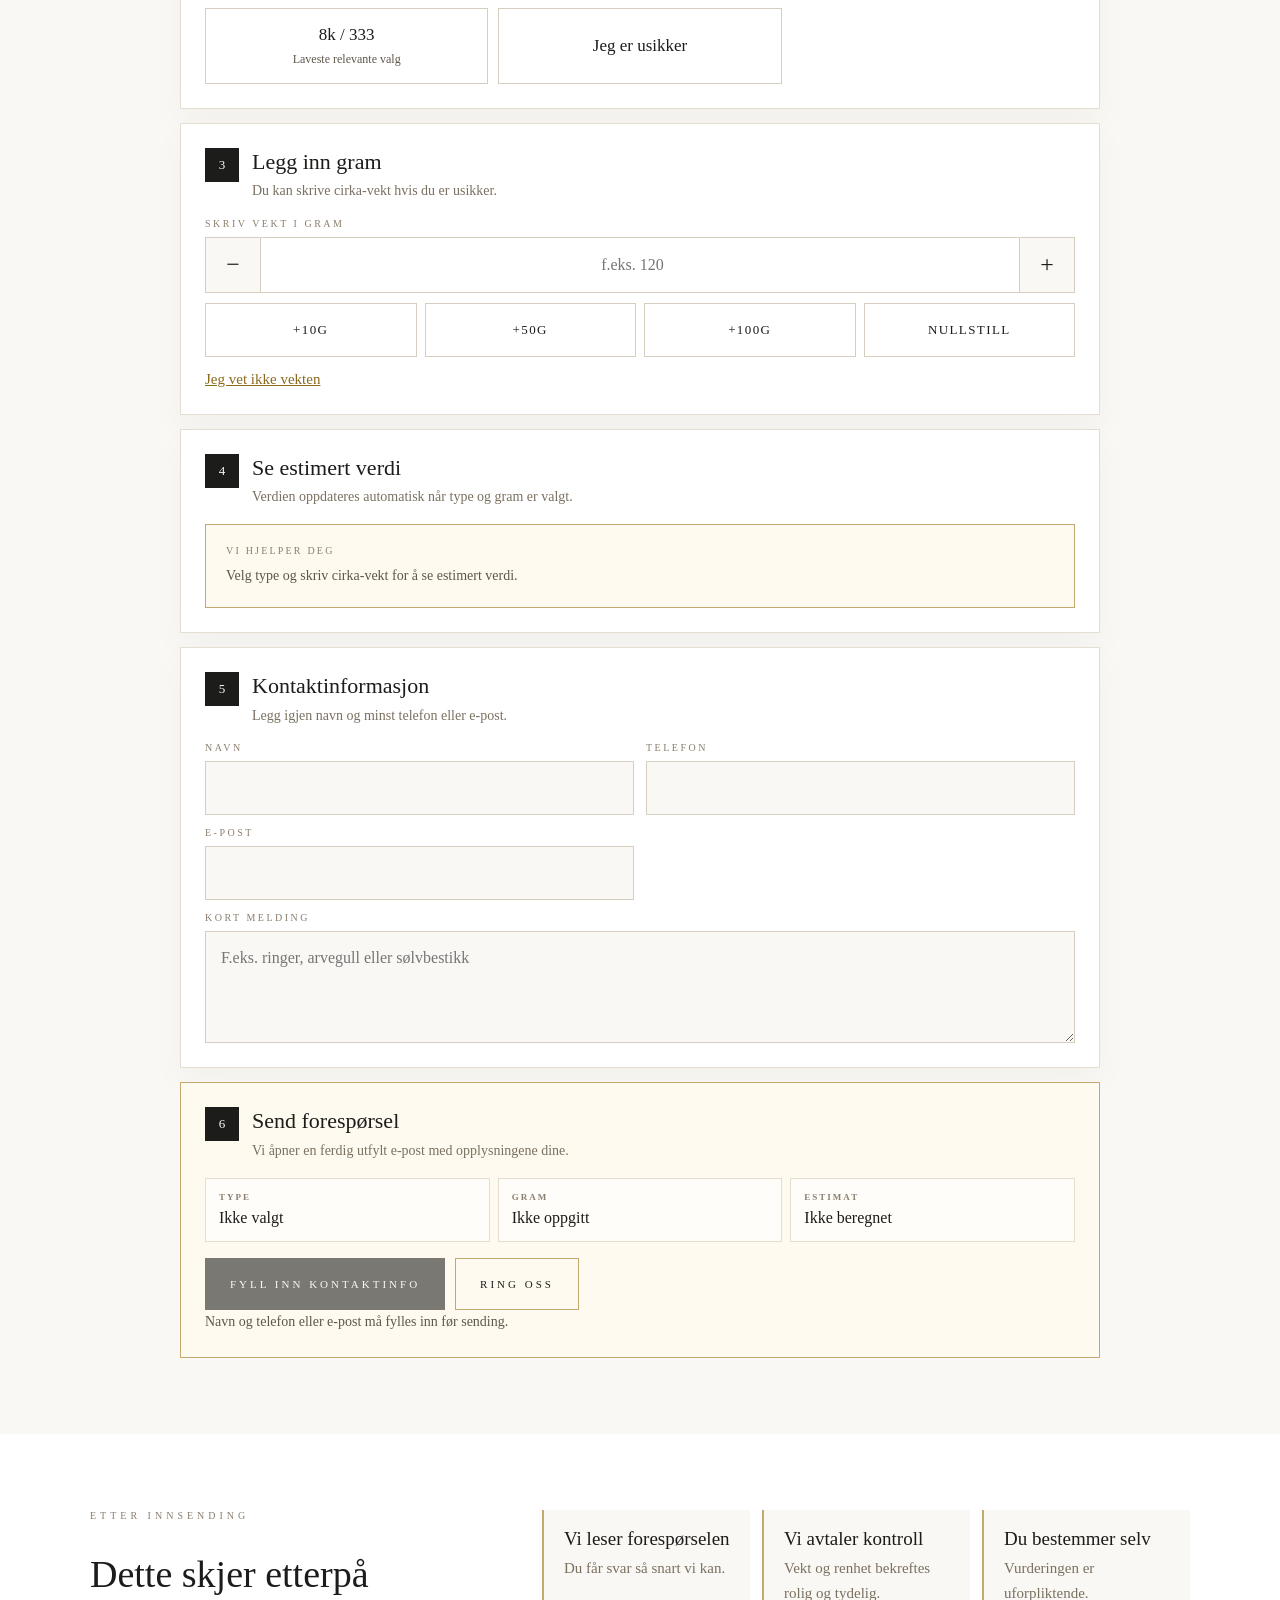
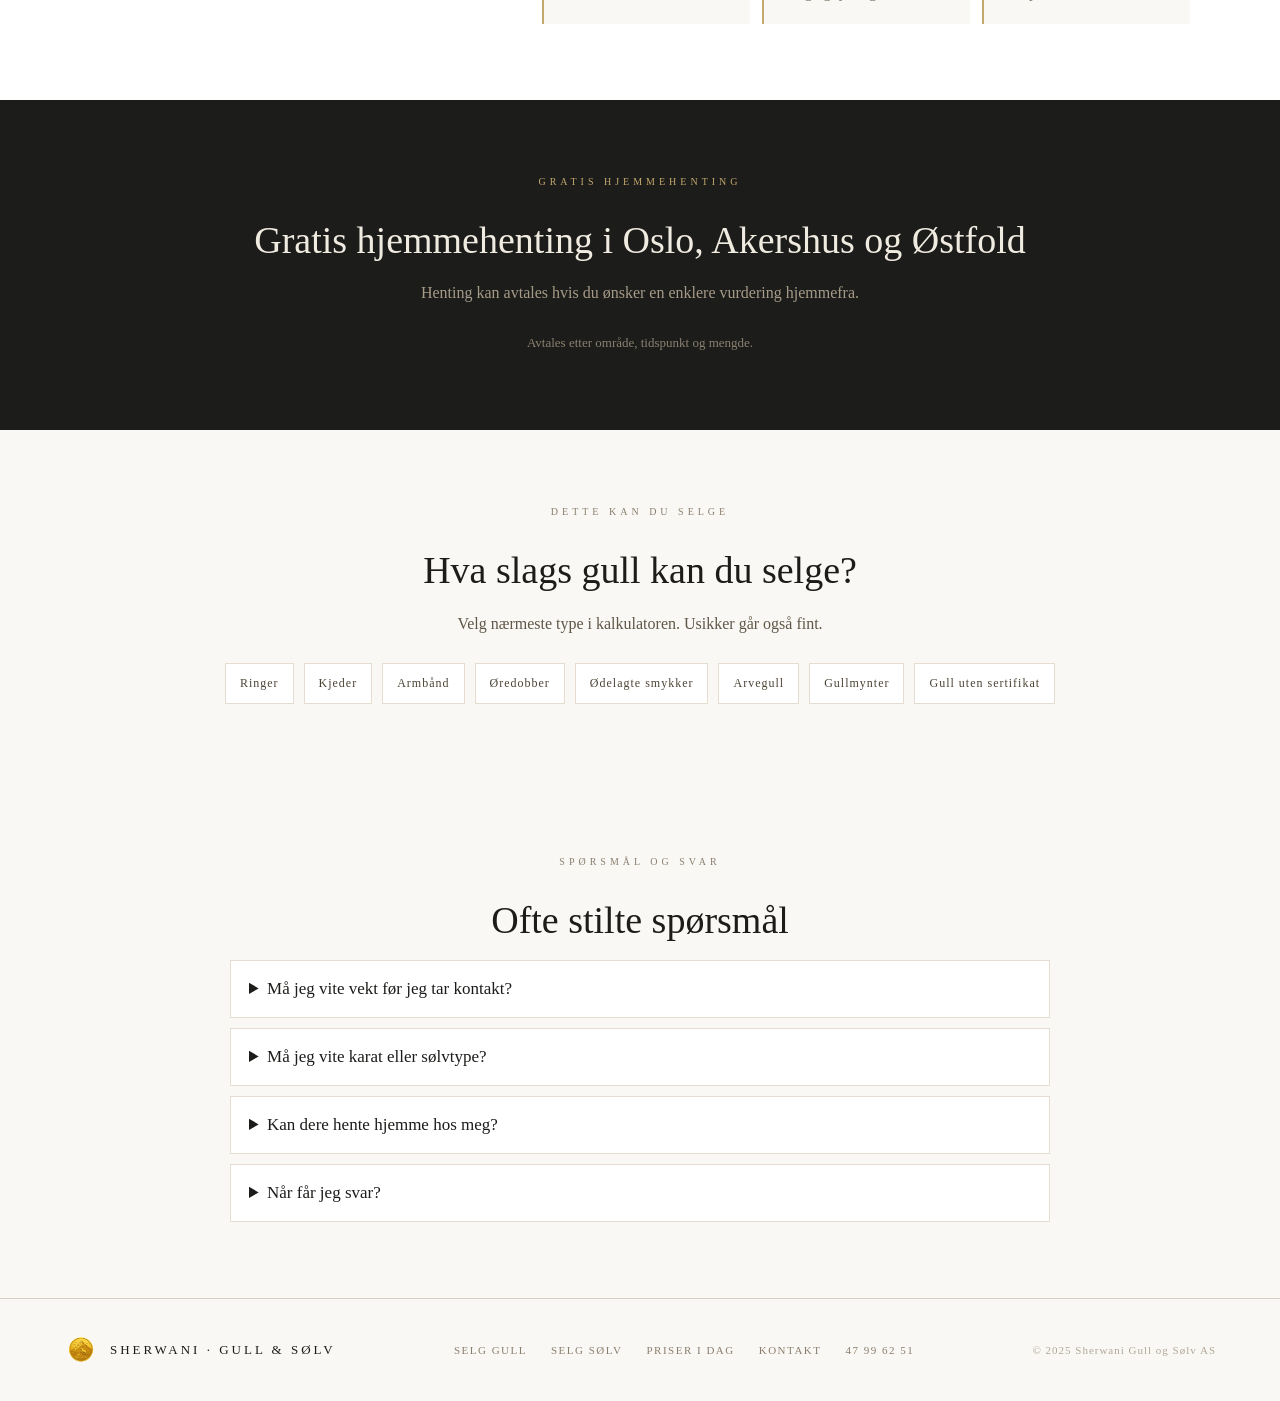
==== commit 9a06d391: "legger til header og endre tekst, og endre på burger meny" ====
--- a/selg-gull/index.html
+++ b/selg-gull/index.html
@@ -10,8 +10,6 @@
 <body id="top" data-metal="gold">
 <nav>
   <div class="nav-desktop-left">
-    <a href="../selg-gull/">Selg gull</a>
-    <a href="../selg-solv/">Selg sølv</a>
     <a href="../varer.html">Til salgs</a>
     <a href="../priser.html">Priser i dag</a>
   </div>
@@ -20,24 +18,52 @@
   </button>
   <a class="logo" href="../index.html">
     <span class="main">Sherwani</span>
-    <span class="sub">Gull &amp; Sølv</span>
+    <span class="sub">Gull &amp; Sølv AS</span>
   </a>
   <div class="nav-desktop-right">
-    <a href="mailto:post@sherwanigull.no?subject=Ny%20foresp%C3%B8rsel%3A%20Selg%20gull" class="nav-cta">Kontakt oss</a>
-    <a href="mailto:post@sherwanigull.no">post@sherwanigull.no</a>
+    <a href="../selg-gull/" class="nav-cta">Selg gull</a>
+    <a href="../selg-solv/" class="nav-cta btn-silver">Selg sølv</a>
   </div>
-  <a href="mailto:post@sherwanigull.no" class="cart-icon" aria-label="Send e-post">
-    <svg viewBox="0 0 24 24"><rect x="2" y="4" width="20" height="16" rx="2"/><path d="M2 7l10 7 10-7"/></svg>
-  </a>
+  <div class="nav-spacer" aria-hidden="true"></div>
+  <div class="mobile-nav-actions" aria-label="Selg gull eller sølv">
+    <a href="../selg-gull/">Selg gull</a>
+    <a href="../selg-solv/">Selg sølv</a>
+  </div>
 </nav>
 
 <div class="nav-drawer" id="drawer">
-  <button class="nav-close" onclick="document.getElementById('drawer').classList.remove('open')" aria-label="Lukk">x</button>
-  <a href="../selg-gull/" onclick="document.getElementById('drawer').classList.remove('open')">Selg gull</a>
-  <a href="../selg-solv/" onclick="document.getElementById('drawer').classList.remove('open')">Selg sølv</a>
-  <a href="../varer.html" onclick="document.getElementById('drawer').classList.remove('open')">Til salgs</a>
-  <a href="../priser.html" onclick="document.getElementById('drawer').classList.remove('open')">Priser i dag</a>
-  <a href="mailto:post@sherwanigull.no?subject=Ny%20foresp%C3%B8rsel%3A%20Selg%20gull" class="drawer-cta" onclick="document.getElementById('drawer').classList.remove('open')">Kontakt oss</a>
+  <button class="nav-close" onclick="document.getElementById('drawer').classList.remove('open')" aria-label="Lukk">✕</button>
+  <div class="drawer-content">
+    <div class="drawer-brand">
+      <span class="main">Sherwani</span>
+      <span class="sub">Gull &amp; Sølv AS</span>
+    </div>
+    <div class="drawer-links">
+      <a href="../selg-solv/" onclick="document.getElementById('drawer').classList.remove('open')">Selg sølv</a>
+      <a href="../selg-gull/" onclick="document.getElementById('drawer').classList.remove('open')">Selg gull</a>
+      <a href="../index.html#selg" onclick="document.getElementById('drawer').classList.remove('open')">Vurdering</a>
+      <a href="../priser.html" onclick="document.getElementById('drawer').classList.remove('open')">Priser i dag</a>
+      <a href="../varer.html" onclick="document.getElementById('drawer').classList.remove('open')">Varer</a>
+      <a href="../index.html#om-oss" onclick="document.getElementById('drawer').classList.remove('open')">Om oss</a>
+    </div>
+    <div class="drawer-bottom">
+      <div class="drawer-contact">
+        <a href="mailto:post@sherwanigull.no" onclick="document.getElementById('drawer').classList.remove('open')">post@sherwanigull.no</a>
+        <a href="tel:+4747996251" onclick="document.getElementById('drawer').classList.remove('open')">47 99 62 51</a>
+      </div>
+      <div class="drawer-social" aria-label="Sosiale medier">
+        <a href="https://www.instagram.com/sherwanigull" target="_blank" rel="noopener" aria-label="Instagram">
+          <svg viewBox="0 0 24 24"><rect x="2" y="2" width="20" height="20" rx="5"/><circle cx="12" cy="12" r="4"/><circle cx="17.5" cy="6.5" r="0.8" fill="currentColor" stroke="none"/></svg>
+        </a>
+        <a href="https://www.tiktok.com/@sherwanigull" target="_blank" rel="noopener" aria-label="TikTok">
+          <svg viewBox="0 0 24 24"><path d="M9 12a4 4 0 1 0 4 4V4a5 5 0 0 0 5 4.9"/></svg>
+        </a>
+        <a href="https://www.facebook.com/share/1KrKHY9K24/?mibextid=wwXIfr" target="_blank" rel="noopener" aria-label="Facebook">
+          <svg viewBox="0 0 24 24"><path d="M18 2h-3a5 5 0 0 0-5 5v3H7v4h3v8h4v-8h3l1-4h-4V7a1 1 0 0 1 1-1h3z"/></svg>
+        </a>
+      </div>
+    </div>
+  </div>
 </div>
 
 <main id="sell-page-root"></main>
--- a/sell.css
+++ b/sell.css
@@ -10,28 +10,80 @@
 button, input, select, textarea { font: inherit; }
 
 nav {
-  display: flex; align-items: center; justify-content: space-between;
+  display: grid; grid-template-columns: 44px 1fr 44px; align-items: center;
   padding: 18px 20px; border-bottom: 0.5px solid #d6cfc0;
   position: sticky; top: 0; background: #faf8f4; z-index: 100;
 }
-.logo { text-align: center; text-decoration: none; }
+.logo { text-align: center; text-decoration: none; justify-self: center; }
 .logo .main { font-size: 18px; letter-spacing: 6px; text-transform: uppercase; color: #1c1c1a; display: block; }
-.logo .sub { font-size: 10px; letter-spacing: 3px; color: #8a7e6e; text-transform: uppercase; display: block; margin-top: 4px; }
+.logo .sub { font-size: 10px; letter-spacing: 2.6px; color: #8a7e6e; text-transform: uppercase; display: block; margin-top: 4px; }
 .hamburger { background: none; border: none; cursor: pointer; padding: 10px; display: flex; flex-direction: column; gap: 6px; }
 .hamburger span { display: block; width: 26px; height: 1px; background: #1c1c1a; }
+.mobile-nav-actions {
+  grid-column: 1 / -1; display: grid; grid-template-columns: 1fr 1fr;
+  gap: 8px; margin-top: 12px;
+}
+.mobile-nav-actions a {
+  min-height: 38px; display: inline-flex; align-items: center; justify-content: center;
+  border: 0.5px solid #c4a96e; background: #fffaf0; color: #1c1c1a;
+  font-size: 10px; letter-spacing: 2px; text-transform: uppercase; text-decoration: none;
+}
+.mobile-nav-actions a:last-child { border-color: #b7b3ac; background: #f4f3f1; }
 .nav-desktop-left, .nav-desktop-right { display: none; }
 .nav-drawer {
-  display: none; position: fixed; inset: 0; min-height: 100vh; min-height: 100dvh;
-  background: #faf8f4; z-index: 200; flex-direction: column;
-  align-items: center; justify-content: center; gap: 30px;
-  overflow-y: auto; padding: 88px 24px 44px;
+  display: none; position: fixed; top: 0; left: 0; width: 100%; min-height: 100vh; min-height: 100dvh;
+  background:
+    linear-gradient(135deg, rgba(196,169,110,0.08), transparent 34%),
+    radial-gradient(circle at 85% 12%, rgba(196,169,110,0.10), transparent 28%),
+    #151512;
+  z-index: 200; flex-direction: column; overflow-y: auto; padding: 78px 24px 34px; color: #f0ebe1;
 }
 .nav-drawer.open { display: flex; }
-.nav-drawer a { font-size: 14px; letter-spacing: 4px; text-transform: uppercase; color: #1c1c1a; text-decoration: none; }
-.nav-drawer a.drawer-cta { border: 1px solid #c4a96e; padding: 14px 22px; background: #fffaf0; }
-.nav-close { position: absolute; top: 24px; right: 24px; background: none; border: none; font-size: 26px; color: #1c1c1a; cursor: pointer; padding: 8px; }
-.cart-icon { padding: 10px; display: flex; align-items: center; }
-.cart-icon svg { width: 24px; height: 24px; stroke: #1c1c1a; fill: none; stroke-width: 1.2; }
+.nav-drawer::before {
+  content: ""; position: absolute; inset: 0;
+  background:
+    linear-gradient(30deg, transparent 0 46%, rgba(196,169,110,0.08) 46% 47%, transparent 47% 100%),
+    linear-gradient(150deg, transparent 0 46%, rgba(196,169,110,0.06) 46% 47%, transparent 47% 100%);
+  background-size: 52px 52px; opacity: 0.22; pointer-events: none;
+}
+.nav-drawer::after {
+  content: ""; position: absolute; inset: 20% 12%;
+  background: url("sherwani-logo.png") center / contain no-repeat;
+  opacity: 0.055; pointer-events: none;
+}
+.drawer-content {
+  position: relative; z-index: 1; width: min(100%, 440px);
+  min-height: calc(100dvh - 112px); margin: 0 auto; display: flex; flex-direction: column;
+}
+.drawer-content::before {
+  content: ""; position: absolute; left: 8%; right: 8%; bottom: 16px; height: 48px;
+  background:
+    linear-gradient(145deg, transparent 0 44%, rgba(196,169,110,0.35) 45% 47%, transparent 48% 100%),
+    linear-gradient(35deg, transparent 0 48%, rgba(196,169,110,0.30) 49% 51%, transparent 52% 100%);
+  opacity: 0.06; pointer-events: none;
+}
+.drawer-content::after {
+  content: ""; position: absolute; right: 18%; bottom: 52px; width: 88px; height: 44px;
+  border: 1px solid rgba(196,169,110,0.55); border-bottom: 0; border-radius: 88px 88px 0 0;
+  opacity: 0.055; pointer-events: none;
+}
+.drawer-brand { text-align: center; margin-bottom: 34px; }
+.drawer-brand .main { display: block; color: #f0ebe1; font-size: 18px; letter-spacing: 6px; text-transform: uppercase; }
+.drawer-brand .sub { display: block; color: #c4a96e; font-size: 10px; letter-spacing: 3px; text-transform: uppercase; margin-top: 5px; }
+.drawer-links { display: grid; border-top: 0.5px solid rgba(196,169,110,0.28); }
+.nav-drawer a { font-size: 14px; letter-spacing: 4px; text-transform: uppercase; color: #f0ebe1; text-decoration: none; }
+.drawer-links a { padding: 17px 0; border-bottom: 0.5px solid rgba(196,169,110,0.22); }
+.drawer-bottom { margin-top: auto; padding-top: 30px; display: grid; gap: 18px; }
+.drawer-contact { display: grid; gap: 10px; text-align: center; }
+.drawer-contact a { color: #cfc5ad; font-size: 12px; letter-spacing: 2px; }
+.drawer-social { display: flex; justify-content: center; gap: 12px; }
+.drawer-social a {
+  width: 38px; height: 38px; display: inline-flex; align-items: center; justify-content: center;
+  border: 0.5px solid rgba(196,169,110,0.42); color: #c4a96e;
+}
+.drawer-social svg { width: 15px; height: 15px; stroke: currentColor; fill: none; stroke-width: 1.4; stroke-linecap: round; stroke-linejoin: round; }
+.nav-close { position: absolute; top: 24px; right: 24px; z-index: 2; background: none; border: none; font-size: 26px; color: #c4a96e; cursor: pointer; padding: 8px; }
+.nav-spacer { width: 44px; height: 44px; }
 
 .btn {
   border: 1px solid #1c1c1a;
@@ -48,7 +100,7 @@
 .btn-silver:hover { background: #eceae6; color: #1c1c1a; }
 .btn:active { background: #1c1c1a; color: #faf8f4; }
 
-.sell-hero { padding: 34px 20px 22px; text-align: center; }
+.sell-hero { padding: 30px 20px 16px; text-align: center; }
 .sell-hero-inner { max-width: 1080px; margin: 0 auto; display: grid; gap: 24px; }
 .hero-eyebrow, .section-label {
   font-size: 10px; letter-spacing: 4px; text-transform: uppercase; color: #8a7e6e;
@@ -60,25 +112,78 @@
   color: #5f5648; font-size: 15px; line-height: 1.65;
   background: #fff; border: 0.5px solid #e4ddd0; padding: 16px;
 }
-.hero-panel {
-  background: #fff; border: 0.5px solid #e4ddd0; padding: 20px 18px;
-  display: grid; gap: 14px; text-align: left;
-  box-shadow: 0 16px 36px rgba(28, 28, 26, 0.04);
-}
-.hero-panel-title { font-size: 22px; font-weight: 400; line-height: 1.35; }
-.hero-panel p { color: #7a7060; line-height: 1.75; font-size: 15px; }
-.quick-links { display: grid; grid-template-columns: 1fr 1fr; gap: 10px; }
-.quick-links a {
-  min-height: 50px; display: flex; align-items: center; justify-content: center;
-  color: #1c1c1a; text-decoration: none; border: 0.5px solid #e4ddd0;
-  background: #faf8f4; padding: 12px; text-align: center;
-  font-size: 12px; letter-spacing: 1.5px; text-transform: uppercase;
-}
-
 .trust-grid { display: grid; grid-template-columns: 1fr; gap: 9px; margin-top: 16px; }
 .trust-badge {
   background: #fffaf0; border: 0.5px solid #e4ddd0; color: #4c4334;
   padding: 13px 14px; font-size: 14px; line-height: 1.45; text-align: left;
+}
+
+.live-price-section {
+  padding: 10px 20px 26px;
+}
+.live-price-inner {
+  max-width: 920px;
+  margin: 0 auto;
+  background: #fff;
+  border: 0.5px solid #e4ddd0;
+  box-shadow: 0 18px 44px rgba(28, 28, 26, 0.045);
+  padding: 20px;
+}
+.live-price-head {
+  display: grid;
+  gap: 10px;
+  text-align: center;
+  margin-bottom: 16px;
+}
+.live-price-head .section-label {
+  margin-bottom: 8px;
+}
+.live-price-head h2 {
+  font-size: 26px;
+  font-weight: 400;
+  line-height: 1.25;
+}
+.live-price-head p {
+  max-width: 560px;
+  margin: 0 auto;
+  color: #7a7060;
+  font-size: 14px;
+  line-height: 1.65;
+}
+.live-price-grid {
+  display: grid;
+  gap: 8px;
+}
+.live-price-row {
+  min-height: 58px;
+  display: flex;
+  align-items: center;
+  justify-content: space-between;
+  gap: 14px;
+  background: #faf8f4;
+  border: 0.5px solid #e4ddd0;
+  padding: 13px 14px;
+}
+.live-price-row strong {
+  display: block;
+  font-size: 17px;
+  font-weight: 400;
+  line-height: 1.25;
+}
+.live-price-row small {
+  display: block;
+  margin-top: 3px;
+  color: #7a7060;
+  font-size: 12px;
+  line-height: 1.35;
+}
+.live-price-row em {
+  flex-shrink: 0;
+  color: #1c1c1a;
+  font-style: normal;
+  font-size: 18px;
+  line-height: 1.2;
+  white-space: nowrap;
 }
 
 .section { padding: 46px 20px; scroll-margin-top: 110px; }
@@ -103,26 +208,59 @@
 .pickup-section .section-desc { color: #a69b88; }
 .pickup-note { max-width: 720px; margin: 22px auto 0; color: #8a8070; font-size: 13px; line-height: 1.7; text-align: center; }
 
+.after-section { background: #fff; }
+.after-inner { display: grid; gap: 20px; }
+.after-inner .section-label,
+.after-inner .section-title { text-align: left; }
+.after-inner .section-title { margin-bottom: 0; }
+.after-steps { display: grid; gap: 12px; }
+.after-steps article {
+  border-left: 2px solid #c4a96e;
+  background: #faf8f4;
+  padding: 18px 18px 18px 20px;
+}
+.after-steps h3 { font-size: 19px; font-weight: 400; margin-bottom: 6px; }
+.after-steps p { color: #7a7060; font-size: 15px; line-height: 1.65; }
+
 .calculator {
+  padding: 0;
+  max-width: 920px;
+  margin: 0 auto;
+}
+.calc-flow { display: grid; gap: 14px; }
+.calc-block {
   background: #fff;
   border: 0.5px solid #e4ddd0;
   padding: 18px;
-  max-width: 920px;
-  margin: 0 auto;
-  box-shadow: 0 18px 48px rgba(28, 28, 26, 0.055);
-}
-.calc-simple { display: grid; gap: 14px; }
-.calc-block {
-  background: #faf8f4;
-  border: 0.5px solid #e4ddd0;
-  padding: 16px;
-}
-.calc-mini-label {
-  font-size: 11px;
-  letter-spacing: 2px;
-  text-transform: uppercase;
-  color: #8a7e6e;
-  margin-bottom: 12px;
+  box-shadow: 0 14px 34px rgba(28, 28, 26, 0.035);
+}
+.step-head {
+  display: flex;
+  align-items: flex-start;
+  gap: 13px;
+  margin-bottom: 16px;
+}
+.step-number {
+  width: 34px;
+  height: 34px;
+  flex: 0 0 34px;
+  display: inline-flex;
+  align-items: center;
+  justify-content: center;
+  background: #1c1c1a;
+  color: #faf8f4;
+  font-size: 13px;
+}
+.step-head h3 {
+  font-size: 22px;
+  font-weight: 400;
+  line-height: 1.25;
+}
+.step-head p {
+  color: #7a7060;
+  font-size: 14px;
+  line-height: 1.55;
+  margin-top: 5px;
 }
 .choice-grid, .type-grid { display: grid; gap: 10px; }
 .choice-card {
@@ -169,8 +307,9 @@
   box-shadow: 0 8px 22px rgba(137, 130, 120, 0.14);
 }
 .type-grid { grid-template-columns: 1fr 1fr; }
-.type-grid .choice-card { min-height: 58px; padding: 13px; justify-content: center; text-align: center; }
+.type-grid .choice-card { min-height: 76px; padding: 13px; justify-content: center; text-align: center; }
 .type-grid .choice-card strong { font-size: 17px; }
+.type-grid .choice-card small { font-size: 12px; }
 .calc-help, .calc-error {
   color: #7a7060;
   font-size: 14px;
@@ -200,12 +339,99 @@
   font-size: 16px; border-radius: 0;
 }
 .field input:focus, .field select:focus, .field textarea:focus { outline: 1px solid #c4a96e; border-color: #c4a96e; }
+.weight-control {
+  display: grid;
+  grid-template-columns: 54px 1fr 54px;
+  border: 0.5px solid #d6cfc0;
+  background: #faf8f4;
+}
+.weight-control input {
+  border: none;
+  border-left: 0.5px solid #d6cfc0;
+  border-right: 0.5px solid #d6cfc0;
+  text-align: center;
+  background: #fff;
+}
+.weight-control button,
+.quick-weight button {
+  min-height: 54px;
+  border: none;
+  background: #faf8f4;
+  color: #1c1c1a;
+  cursor: pointer;
+  font-family: Georgia, serif;
+}
+.weight-control button {
+  font-size: 24px;
+}
+.quick-weight {
+  display: grid;
+  grid-template-columns: repeat(2, 1fr);
+  gap: 8px;
+  margin-top: 10px;
+}
+.quick-weight button {
+  border: 0.5px solid #d6cfc0;
+  background: #fff;
+  font-size: 13px;
+  letter-spacing: 1.4px;
+  text-transform: uppercase;
+}
+.quick-weight button:hover,
+.choice-card:hover {
+  border-color: #c4a96e;
+}
 .calc-result { background: #fffaf0; border: 1px solid #c4a96e; padding: 20px; }
 .calc-result.result-silver { background: #f4f3f1; border-color: #b7b3ac; }
 .calc-result.result-silver .calc-label { color: #66625c; }
 .calc-label { font-size: 10px; letter-spacing: 2.2px; text-transform: uppercase; color: #8a7e6e; margin-bottom: 8px; }
 .calc-value { font-size: 38px; color: #1c1c1a; line-height: 1.12; margin-bottom: 8px; }
 .calc-status { color: #5f5648; font-size: 14px; line-height: 1.65; }
+.contact-grid {
+  display: grid;
+  gap: 12px;
+}
+.field-wide { grid-column: 1 / -1; }
+.field textarea {
+  min-height: 112px;
+  resize: vertical;
+}
+.submit-panel {
+  background: #fffaf0;
+  border: 1px solid #c4a96e;
+  padding: 20px;
+}
+.submit-panel.submit-silver {
+  background: #f4f3f1;
+  border-color: #b7b3ac;
+}
+.summary-grid {
+  display: grid;
+  gap: 8px;
+  margin-bottom: 16px;
+}
+.summary-grid span {
+  display: grid;
+  gap: 5px;
+  background: rgba(255, 255, 255, 0.65);
+  border: 0.5px solid #e4ddd0;
+  padding: 13px;
+}
+.summary-grid strong {
+  font-size: 9px;
+  letter-spacing: 2px;
+  text-transform: uppercase;
+  color: #8a7e6e;
+}
+.summary-grid em {
+  font-style: normal;
+  color: #1c1c1a;
+  line-height: 1.35;
+}
+.btn:disabled {
+  cursor: not-allowed;
+  opacity: 0.58;
+}
 
 .faq-list { max-width: 820px; margin: 0 auto; display: grid; gap: 10px; }
 .faq-item { background: #fff; border: 0.5px solid #e4ddd0; padding: 18px; }
@@ -234,17 +460,70 @@
 @media (max-width: 430px) {
   nav { padding: 16px 14px; }
   .logo .main { font-size: 15px; letter-spacing: 4px; }
-  .logo .sub { font-size: 9px; letter-spacing: 2px; }
-  .hamburger, .cart-icon { padding: 8px; }
+  .logo .sub { font-size: 9px; letter-spacing: 1.6px; }
+  .hamburger { padding: 8px; }
+  .sell-hero { padding: 24px 20px 10px; }
+  .hero-title { margin-top: 6px; margin-bottom: 10px; }
+  .hero-desc { margin-bottom: 14px; line-height: 1.55; }
+  .hero-actions { margin: 16px 0 8px; }
   .hero-title { font-size: 34px; }
   .hero-eyebrow, .section-label { letter-spacing: 3px; }
   .btn { width: 100%; padding-left: 16px; padding-right: 16px; }
   .section { padding-left: 20px; padding-right: 20px; }
+  .live-price-section {
+    padding: 6px 14px 18px;
+  }
   .calculator { margin-left: -4px; margin-right: -4px; padding: 14px; }
   .choice-card { min-height: 70px; }
-  .quick-links a { font-size: 11px; letter-spacing: 1.2px; }
   .calc-value { font-size: 34px; }
   .type-grid { grid-template-columns: 1fr 1fr; }
+  .step-head h3 { font-size: 21px; }
+  .type-grid .choice-card {
+    min-height: 82px;
+  }
+  .weight-control {
+    grid-template-columns: 50px 1fr 50px;
+  }
+  .summary-grid span {
+    padding: 12px;
+  }
+  .live-price-inner {
+    padding: 13px;
+    box-shadow: 0 10px 24px rgba(28, 28, 26, 0.035);
+  }
+  .live-price-head {
+    gap: 6px;
+    margin-bottom: 10px;
+  }
+  .live-price-head .section-label {
+    margin-bottom: 4px;
+  }
+  .live-price-head h2 {
+    font-size: 22px;
+  }
+  .live-price-head p {
+    font-size: 12px;
+    line-height: 1.45;
+  }
+  .live-price-grid {
+    gap: 5px;
+  }
+  .live-price-row {
+    min-height: 38px;
+    align-items: center;
+    display: flex;
+    padding: 8px 10px;
+    gap: 8px;
+  }
+  .live-price-row strong {
+    font-size: 14px;
+  }
+  .live-price-row small {
+    display: none;
+  }
+  .live-price-row em {
+    font-size: 14px;
+  }
 }
 
 @media (min-width: 640px) {
@@ -252,38 +531,57 @@
   .trust-grid { grid-template-columns: repeat(2, 1fr); }
   .card-grid { grid-template-columns: repeat(2, 1fr); }
   .choice-grid { grid-template-columns: repeat(2, 1fr); }
-  .type-grid { grid-template-columns: repeat(4, 1fr); }
+  .type-grid { grid-template-columns: repeat(3, 1fr); }
+  .live-price-grid { grid-template-columns: repeat(2, 1fr); }
+  .contact-grid { grid-template-columns: repeat(2, 1fr); }
+  .quick-weight { grid-template-columns: repeat(4, 1fr); }
+  .summary-grid { grid-template-columns: repeat(3, 1fr); }
   .calc-actions { display: flex; flex-wrap: wrap; }
   .calc-actions .btn { width: auto; }
 }
 
 @media (min-width: 768px) {
-  nav { padding: 22px 56px; }
-  .hamburger, .cart-icon { display: none; }
-  .nav-desktop-left, .nav-desktop-right { display: flex; gap: 26px; align-items: center; }
+  nav { grid-template-columns: 1fr auto 1fr; column-gap: 20px; padding: 22px 28px; }
+  .hamburger, .mobile-nav-actions, .nav-spacer { display: none; }
+  .nav-desktop-left, .nav-desktop-right { display: flex; gap: 20px; align-items: center; }
+  .nav-desktop-left { justify-self: start; }
+  .nav-desktop-right { justify-self: end; gap: 10px; }
   .nav-desktop-left a, .nav-desktop-right a {
     font-size: 12px; letter-spacing: 2.2px; text-transform: uppercase;
     color: #1c1c1a; text-decoration: none; transition: color 0.2s;
   }
   .nav-desktop-right a.nav-cta {
-    min-width: 138px;
+    min-width: 118px;
     min-height: 44px;
     justify-content: center;
     border: 1px solid #c4a96e;
-    padding: 10px 18px;
+    padding: 10px 14px;
     background: #fffaf0;
   }
   .nav-desktop-right a.nav-cta.btn-silver { border-color: #b7b3ac; background: #f4f3f1; }
+  .nav-desktop-right a.nav-cta:hover { background: #f7efd9; color: #1c1c1a; }
+  .nav-desktop-right a.nav-cta.btn-silver:hover { background: #eceae6; color: #1c1c1a; }
   .nav-desktop-left a:hover, .nav-desktop-right a:hover { color: #c4a96e; }
-  .sell-hero { padding: 70px 64px 56px; text-align: left; }
-  .sell-hero-inner { grid-template-columns: 1.2fr 0.8fr; align-items: center; gap: 54px; }
+  .sell-hero { padding: 54px 64px 36px; text-align: left; }
+  .sell-hero-inner { max-width: 860px; }
   .hero-desc { margin-left: 0; }
   .hero-actions { justify-content: flex-start; }
-  .trust-grid { grid-template-columns: repeat(4, 1fr); }
+  .trust-grid { grid-template-columns: repeat(3, 1fr); }
+  .live-price-section { padding: 14px 64px 34px; }
+  .live-price-inner { padding: 24px; }
   .section { padding: 76px 64px; }
   .section-title { font-size: 38px; }
   .card-grid { grid-template-columns: repeat(3, 1fr); }
+  .calc-block, .submit-panel { padding: 24px; }
+  .after-inner { grid-template-columns: 0.8fr 1.2fr; align-items: start; }
+  .after-steps { grid-template-columns: repeat(3, 1fr); }
   .mobile-sticky-cta { display: none; }
   footer { display: flex; align-items: center; justify-content: space-between; padding: 34px 64px; text-align: left; }
   .footer-logo, .footer-links { margin-bottom: 0; }
 }
+
+@media (min-width: 1100px) {
+  nav { column-gap: 32px; padding: 22px 56px; }
+  .nav-desktop-left { gap: 32px; }
+  .nav-desktop-right a.nav-cta { min-width: 138px; padding: 10px 18px; }
+}
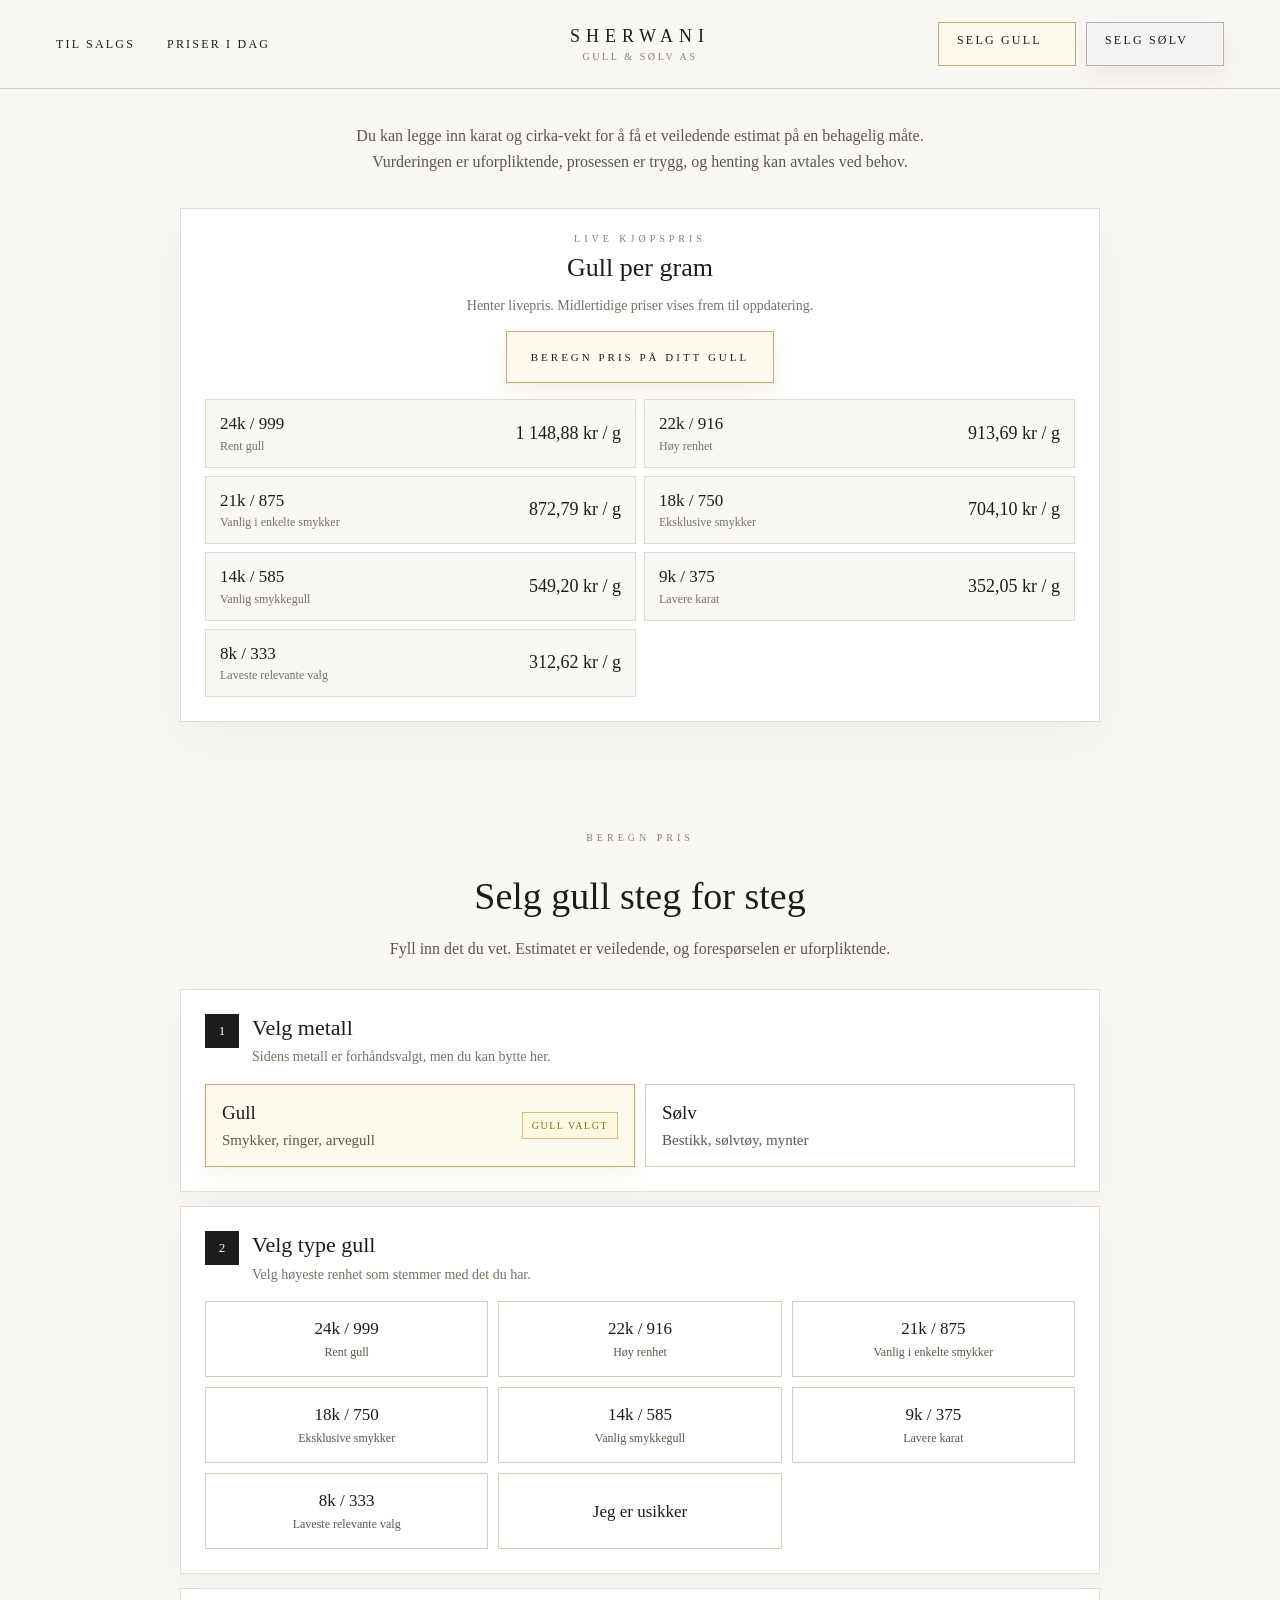
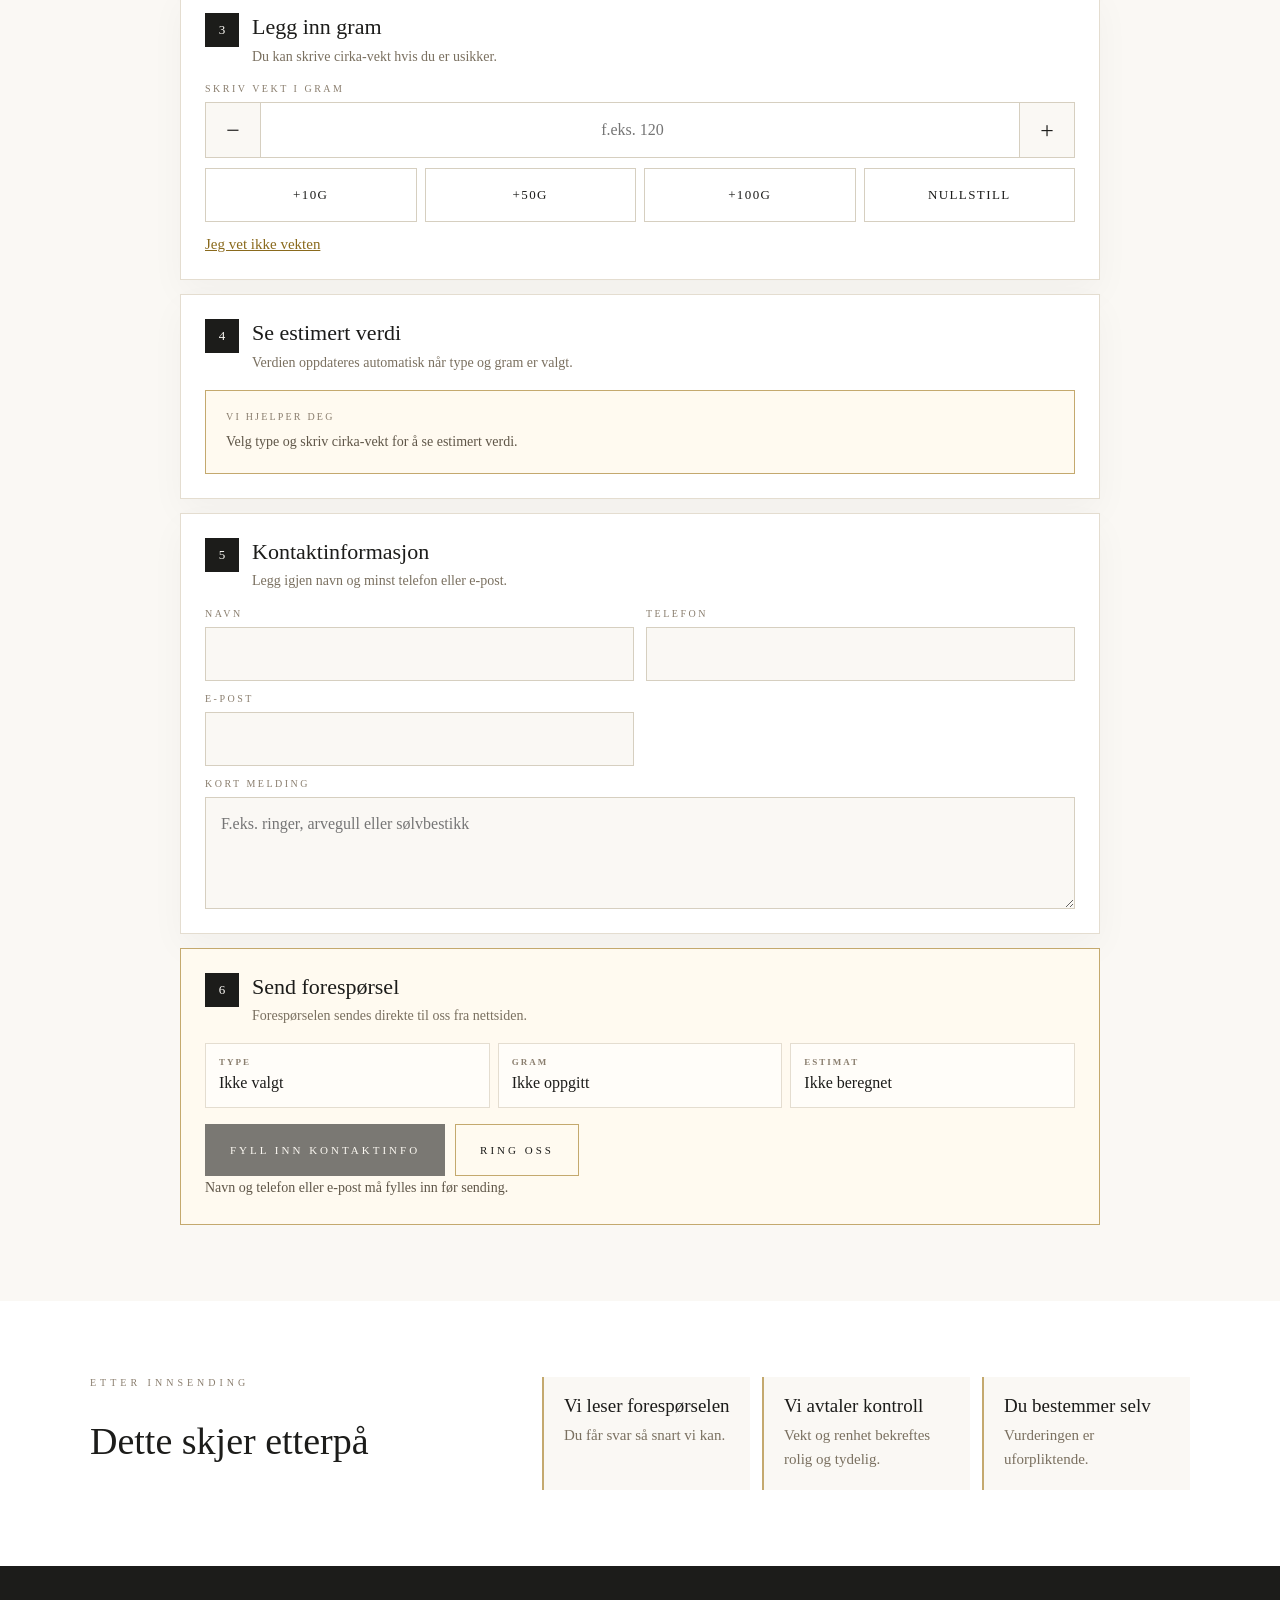
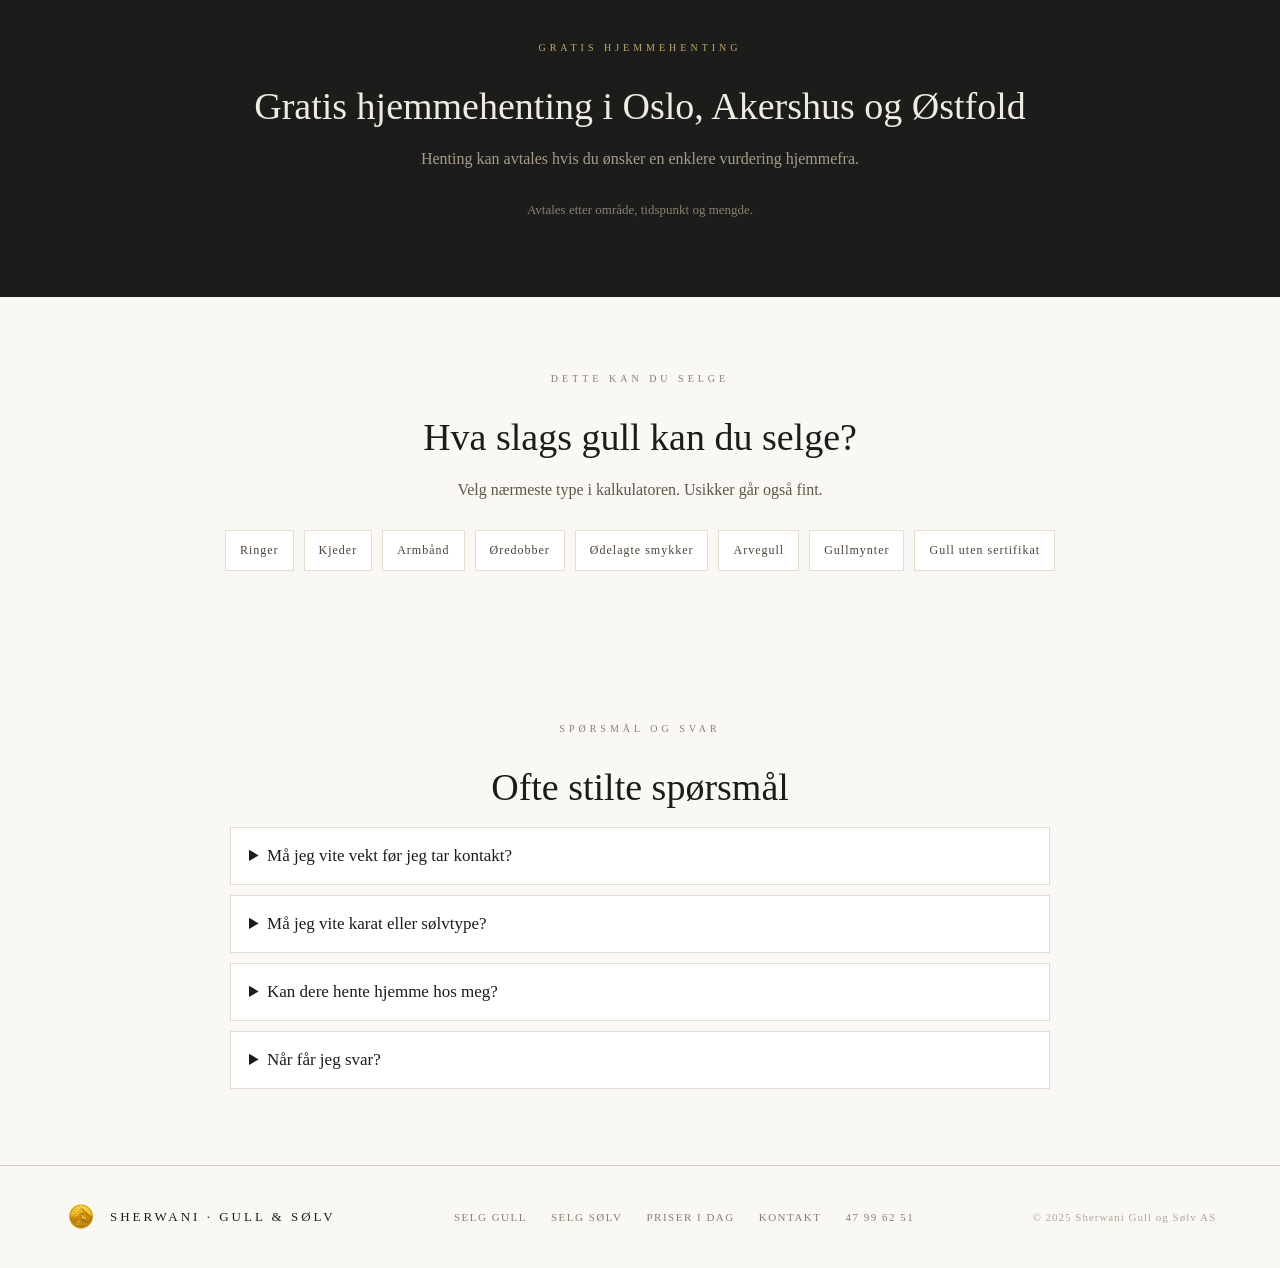
==== commit 444b63c9: "endre epost sending og titler på selg gull/sølv" ====
--- a/selg-gull/index.html
+++ b/selg-gull/index.html
@@ -84,7 +84,7 @@
 </footer>
 
 <div class="mobile-sticky-cta">
-  <a class="btn" href="mailto:post@sherwanigull.no?subject=Ny%20foresp%C3%B8rsel%3A%20Selg%20gull">Kontakt oss</a>
+  <a class="btn" href="#kalkulator">Send forespørsel</a>
   <a class="btn" href="tel:+4747996251">Ring oss</a>
 </div>
 
--- a/sell.css
+++ b/sell.css
@@ -100,13 +100,13 @@
 .btn-silver:hover { background: #eceae6; color: #1c1c1a; }
 .btn:active { background: #1c1c1a; color: #faf8f4; }
 
-.sell-hero { padding: 30px 20px 16px; text-align: center; }
+.sell-hero { padding: 22px 20px 8px; text-align: center; }
 .sell-hero-inner { max-width: 1080px; margin: 0 auto; display: grid; gap: 24px; }
 .hero-eyebrow, .section-label {
   font-size: 10px; letter-spacing: 4px; text-transform: uppercase; color: #8a7e6e;
 }
 .hero-title { font-size: 36px; font-weight: 400; line-height: 1.18; margin: 14px 0 14px; }
-.hero-desc { font-size: 16px; color: #5f5648; line-height: 1.65; max-width: 640px; margin: 0 auto 18px; }
+.hero-desc { font-size: 16px; color: #5f5648; line-height: 1.65; max-width: 640px; margin: 0 auto; }
 .hero-actions { display: grid; gap: 10px; margin: 22px 0 18px; }
 .hero-note {
   color: #5f5648; font-size: 15px; line-height: 1.65;
@@ -149,6 +149,10 @@
   color: #7a7060;
   font-size: 14px;
   line-height: 1.65;
+}
+.live-price-cta {
+  width: 100%;
+  margin: 4px auto 0;
 }
 .live-price-grid {
   display: grid;
@@ -387,6 +391,18 @@
 .calc-label { font-size: 10px; letter-spacing: 2.2px; text-transform: uppercase; color: #8a7e6e; margin-bottom: 8px; }
 .calc-value { font-size: 38px; color: #1c1c1a; line-height: 1.12; margin-bottom: 8px; }
 .calc-status { color: #5f5648; font-size: 14px; line-height: 1.65; }
+.submit-message {
+  min-height: 24px;
+}
+.submit-message.sending {
+  color: #8a6a1d;
+}
+.submit-message.sent {
+  color: #2f6f3e;
+}
+.submit-message.error {
+  color: #8a2f24;
+}
 .contact-grid {
   display: grid;
   gap: 12px;
@@ -462,9 +478,9 @@
   .logo .main { font-size: 15px; letter-spacing: 4px; }
   .logo .sub { font-size: 9px; letter-spacing: 1.6px; }
   .hamburger { padding: 8px; }
-  .sell-hero { padding: 24px 20px 10px; }
+  .sell-hero { padding: 18px 20px 6px; }
   .hero-title { margin-top: 6px; margin-bottom: 10px; }
-  .hero-desc { margin-bottom: 14px; line-height: 1.55; }
+  .hero-desc { line-height: 1.55; }
   .hero-actions { margin: 16px 0 8px; }
   .hero-title { font-size: 34px; }
   .hero-eyebrow, .section-label { letter-spacing: 3px; }
@@ -562,10 +578,11 @@
   .nav-desktop-right a.nav-cta:hover { background: #f7efd9; color: #1c1c1a; }
   .nav-desktop-right a.nav-cta.btn-silver:hover { background: #eceae6; color: #1c1c1a; }
   .nav-desktop-left a:hover, .nav-desktop-right a:hover { color: #c4a96e; }
-  .sell-hero { padding: 54px 64px 36px; text-align: left; }
+  .sell-hero { padding: 34px 64px 18px; text-align: center; }
   .sell-hero-inner { max-width: 860px; }
-  .hero-desc { margin-left: 0; }
+  .hero-desc { margin-left: auto; margin-right: auto; }
   .hero-actions { justify-content: flex-start; }
+  .live-price-cta { width: auto; min-width: 260px; }
   .trust-grid { grid-template-columns: repeat(3, 1fr); }
   .live-price-section { padding: 14px 64px 34px; }
   .live-price-inner { padding: 24px; }
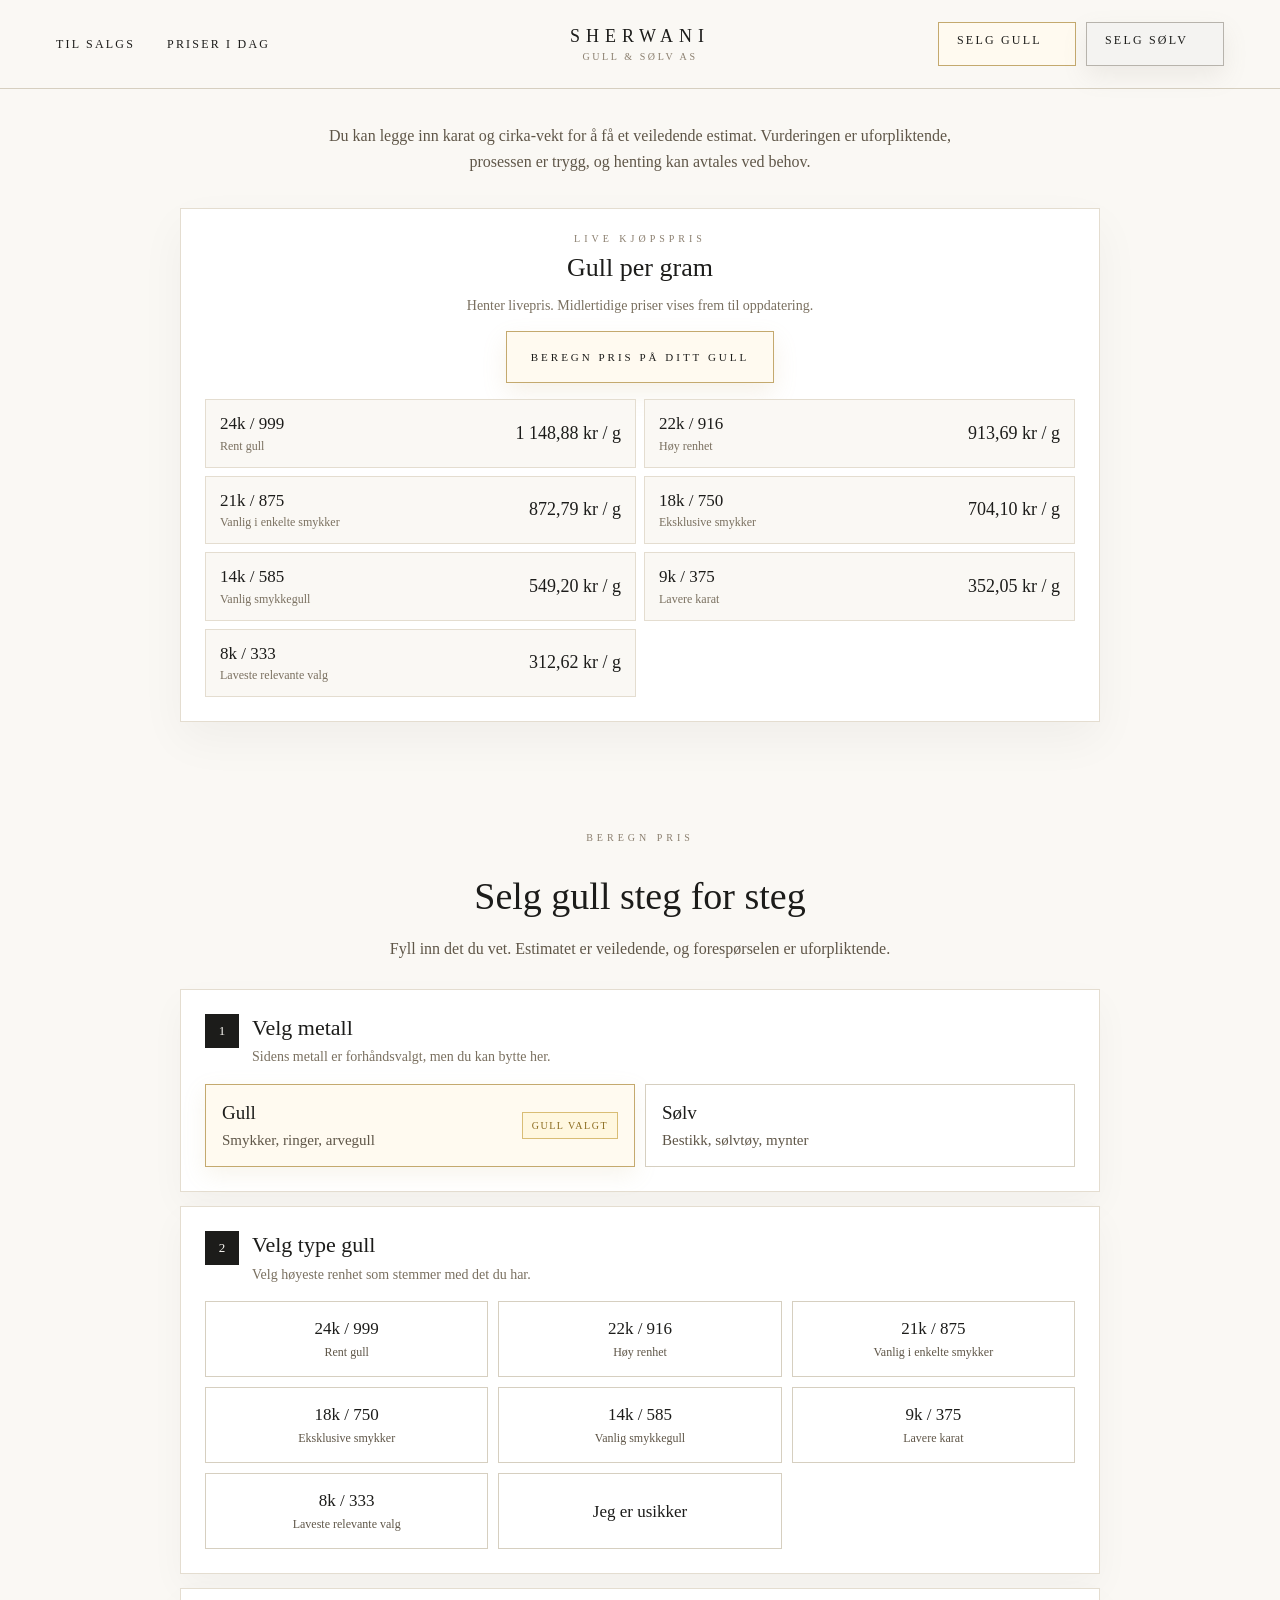
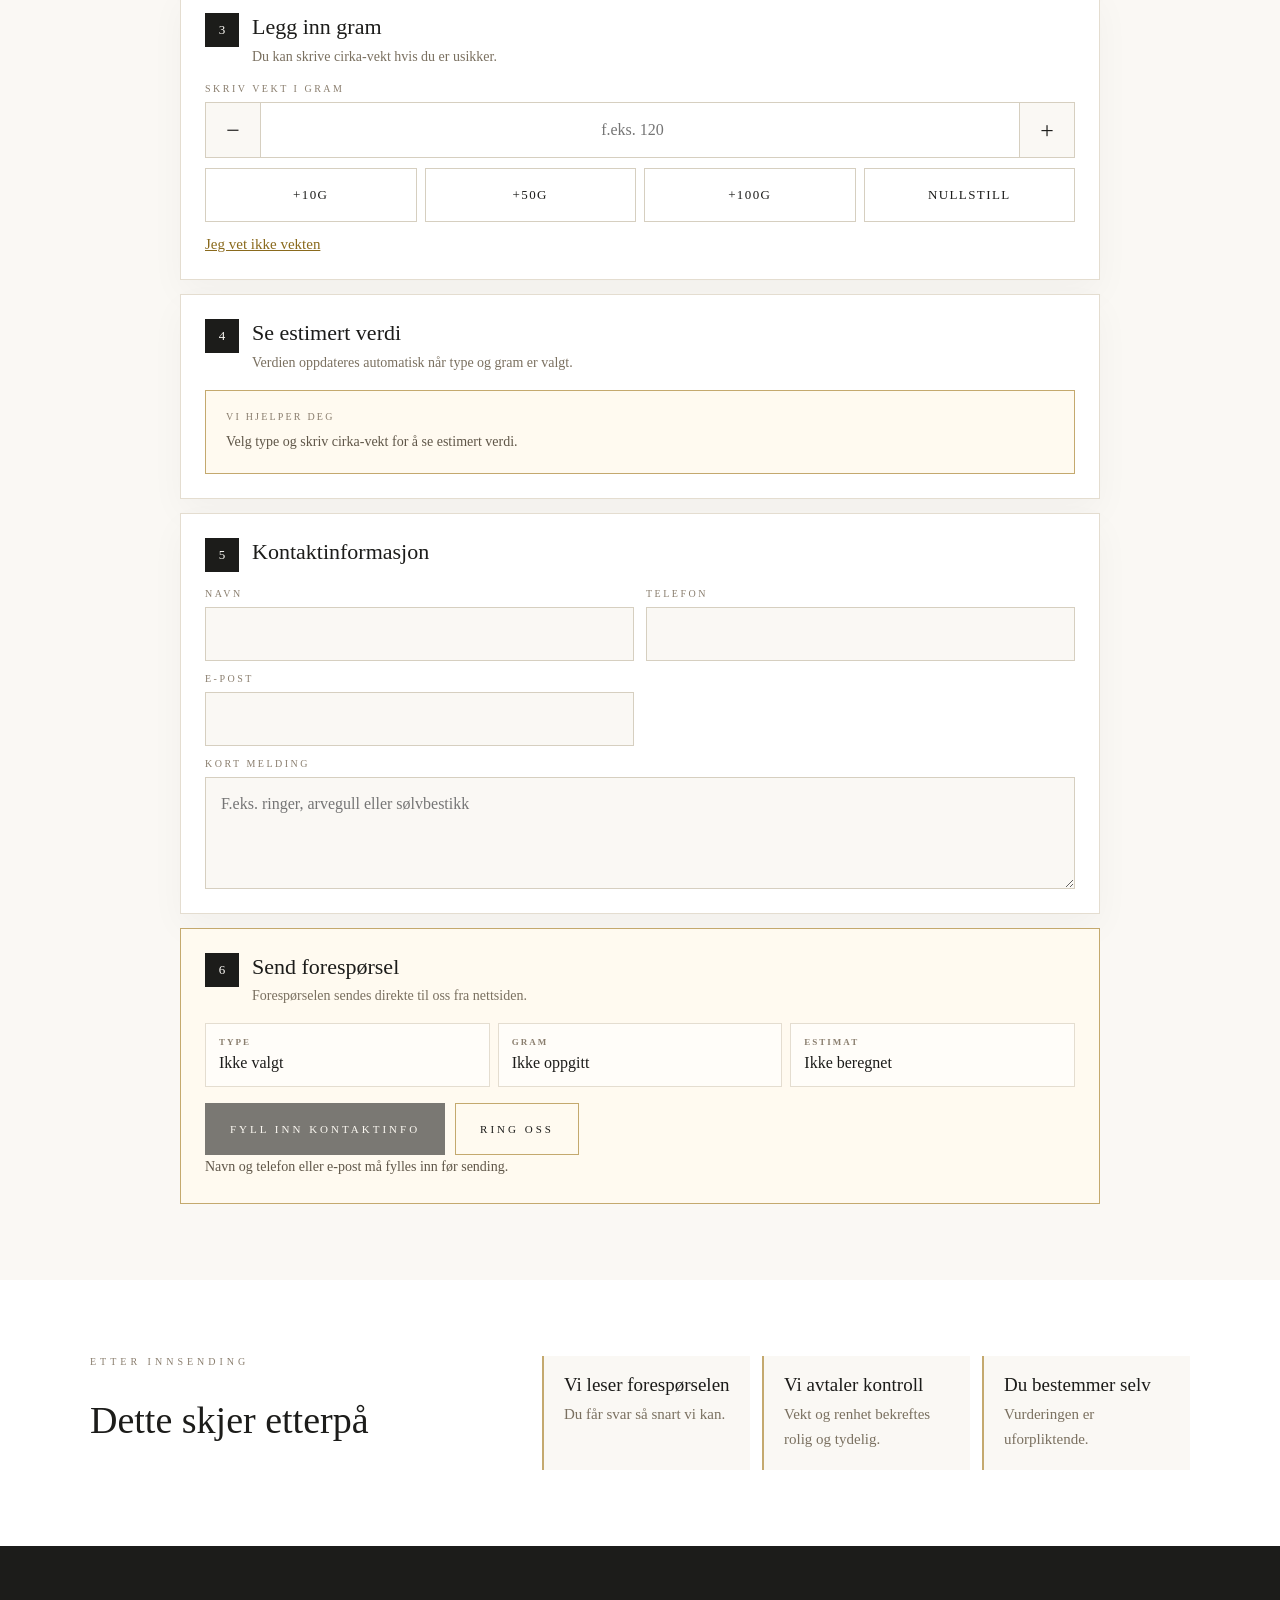
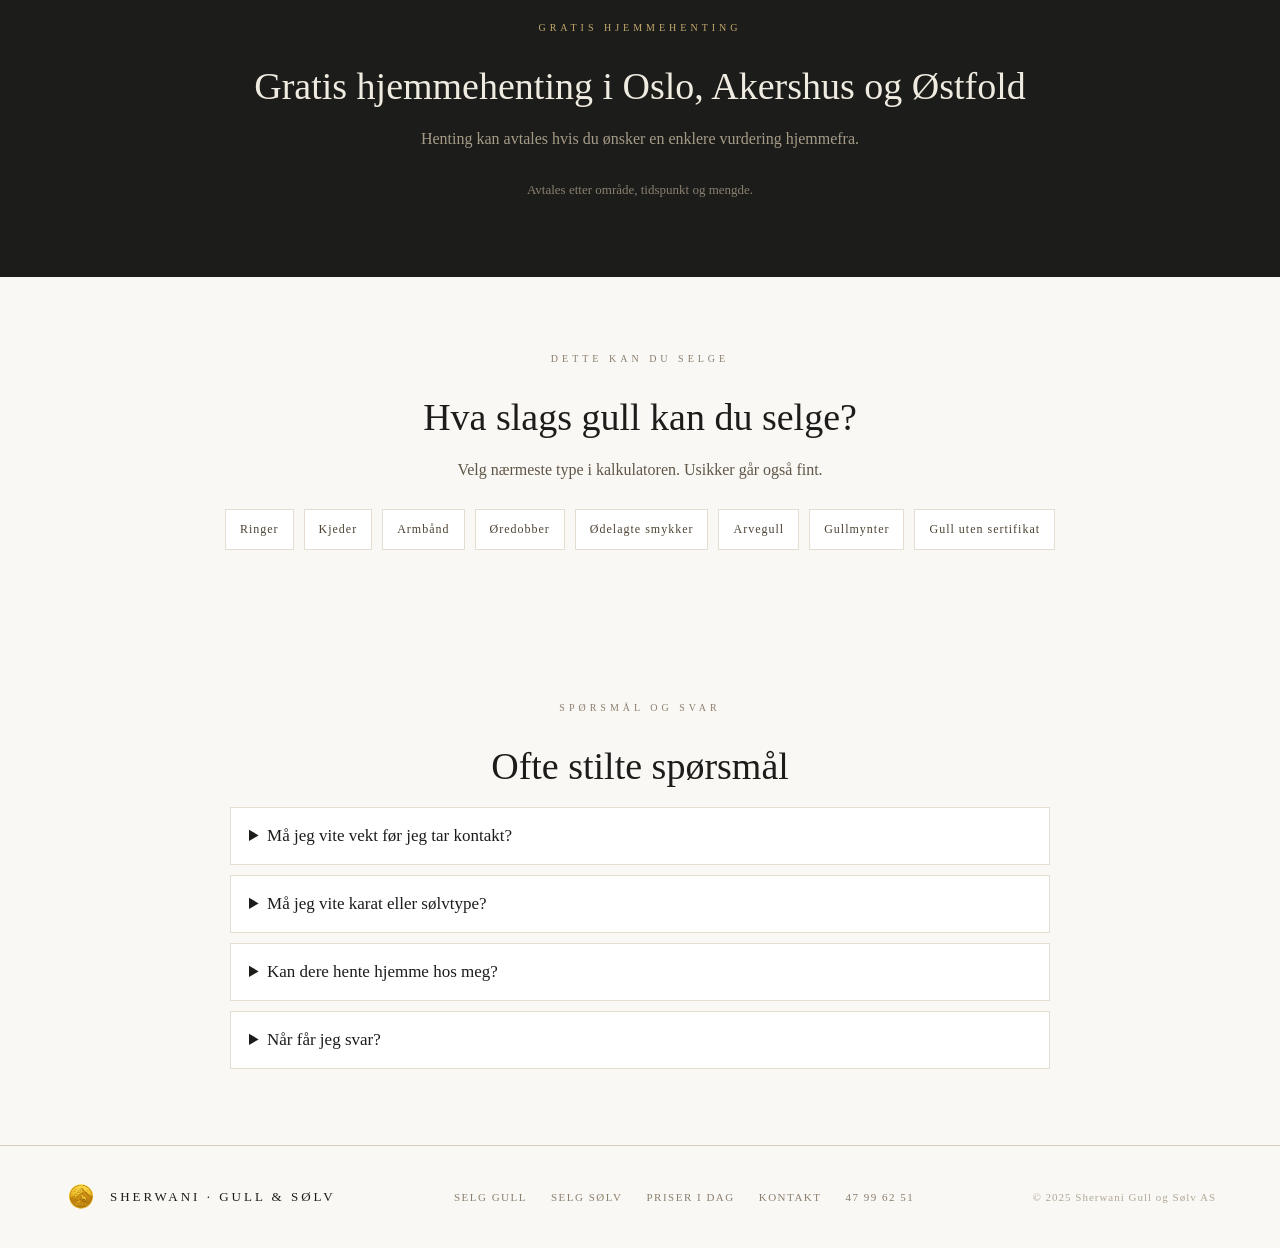
==== commit 8626adb6: "fjerne elementer" ====
--- a/selg-gull/index.html
+++ b/selg-gull/index.html
@@ -83,11 +83,6 @@
   <div class="footer-copy">© 2025 Sherwani Gull og Sølv AS</div>
 </footer>
 
-<div class="mobile-sticky-cta">
-  <a class="btn" href="#kalkulator">Send forespørsel</a>
-  <a class="btn" href="tel:+4747996251">Ring oss</a>
-</div>
-
 <script src="../sell.js"></script>
 </body>
 </html>
--- a/sell.css
+++ b/sell.css
@@ -461,17 +461,6 @@
 .footer-links { display: flex; flex-wrap: wrap; gap: 16px 24px; justify-content: center; margin-bottom: 24px; }
 .footer-links a { font-size: 11px; letter-spacing: 1.5px; color: #8a7e6e; text-decoration: none; text-transform: uppercase; }
 .footer-copy { font-size: 11px; color: #b0a898; letter-spacing: 1px; }
-
-.mobile-sticky-cta {
-  position: fixed; left: 0; right: 0; bottom: 0; z-index: 120;
-  padding: 10px 14px calc(10px + env(safe-area-inset-bottom));
-  background: rgba(250, 248, 244, 0.96); border-top: 0.5px solid #d6cfc0;
-  display: grid;
-  grid-template-columns: 1.4fr 0.8fr;
-  gap: 8px;
-}
-.mobile-sticky-cta .btn { width: 100%; min-height: 50px; padding: 12px 10px; background: #1c1c1a; color: #faf8f4; }
-.mobile-sticky-cta .btn:last-child { background: #fffaf0; color: #1c1c1a; border-color: #c4a96e; }
 
 @media (max-width: 430px) {
   nav { padding: 16px 14px; }
@@ -592,7 +581,6 @@
   .calc-block, .submit-panel { padding: 24px; }
   .after-inner { grid-template-columns: 0.8fr 1.2fr; align-items: start; }
   .after-steps { grid-template-columns: repeat(3, 1fr); }
-  .mobile-sticky-cta { display: none; }
   footer { display: flex; align-items: center; justify-content: space-between; padding: 34px 64px; text-align: left; }
   .footer-logo, .footer-links { margin-bottom: 0; }
 }
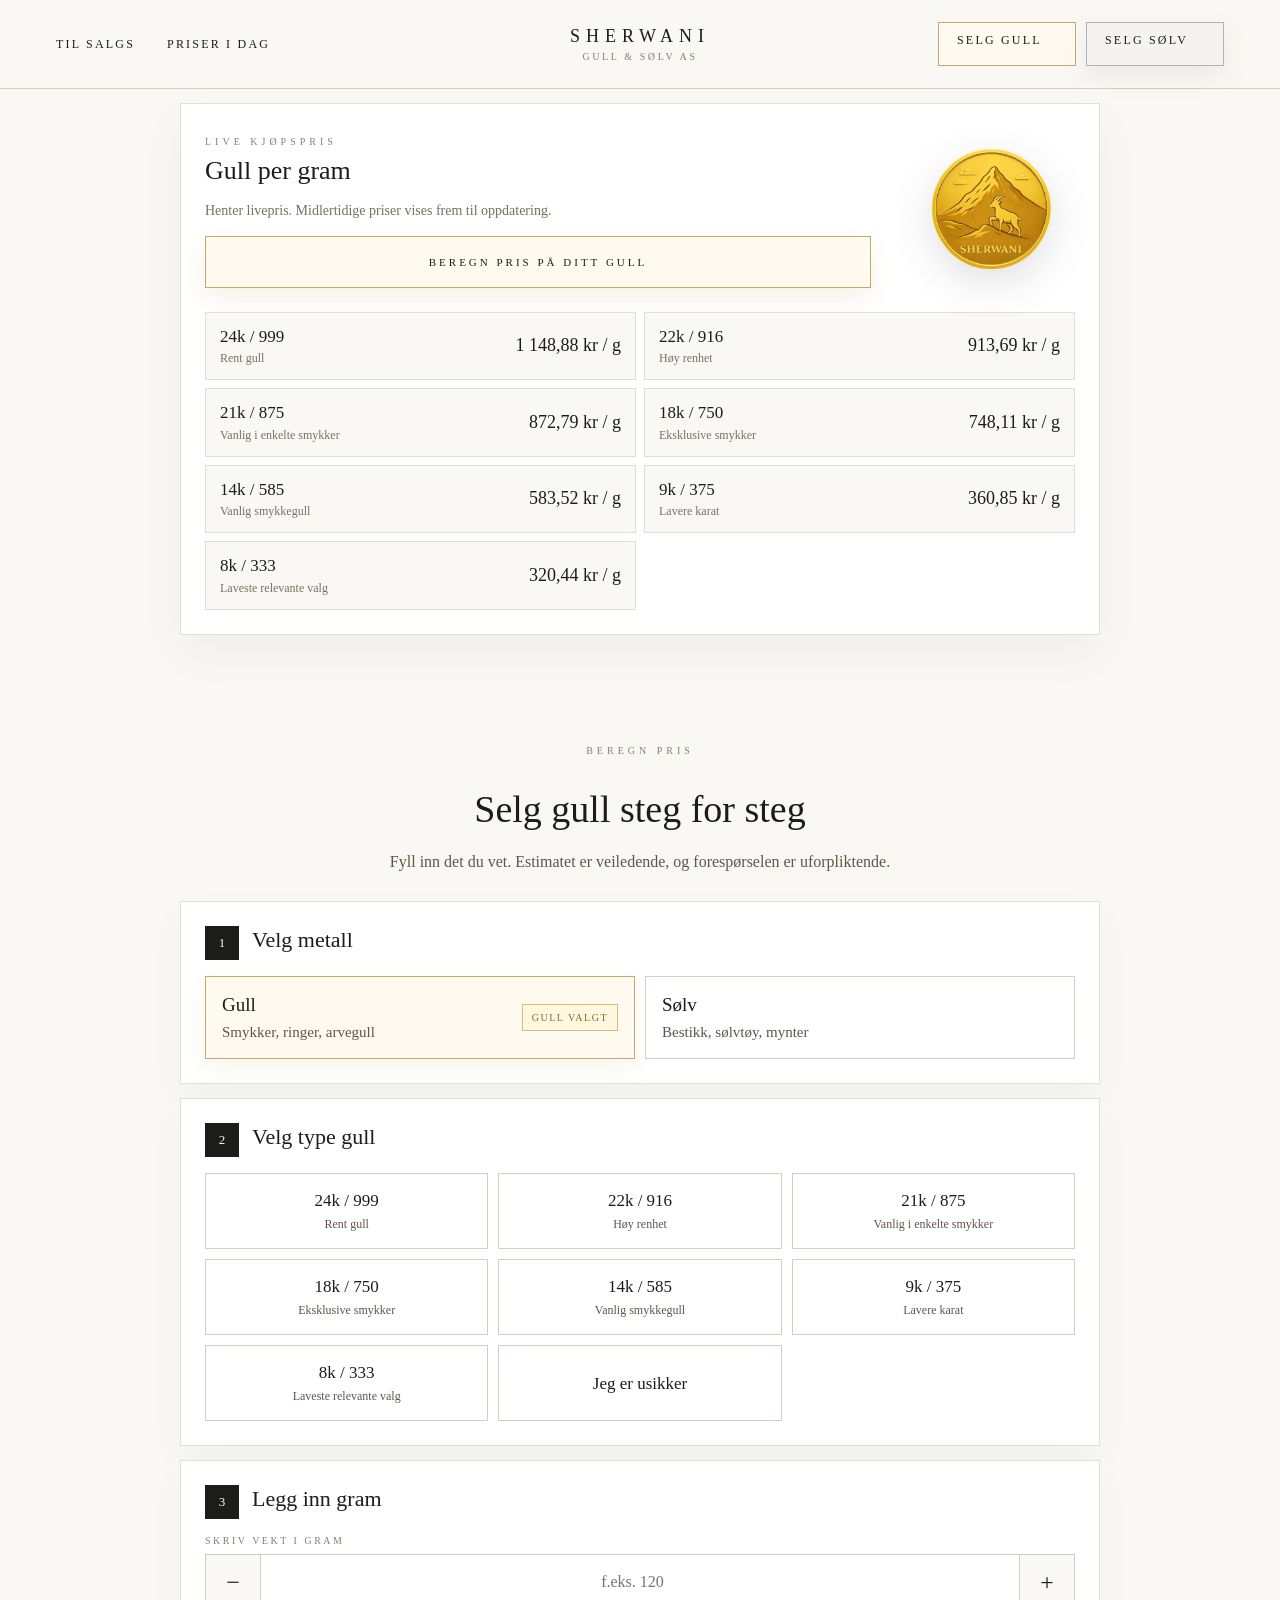
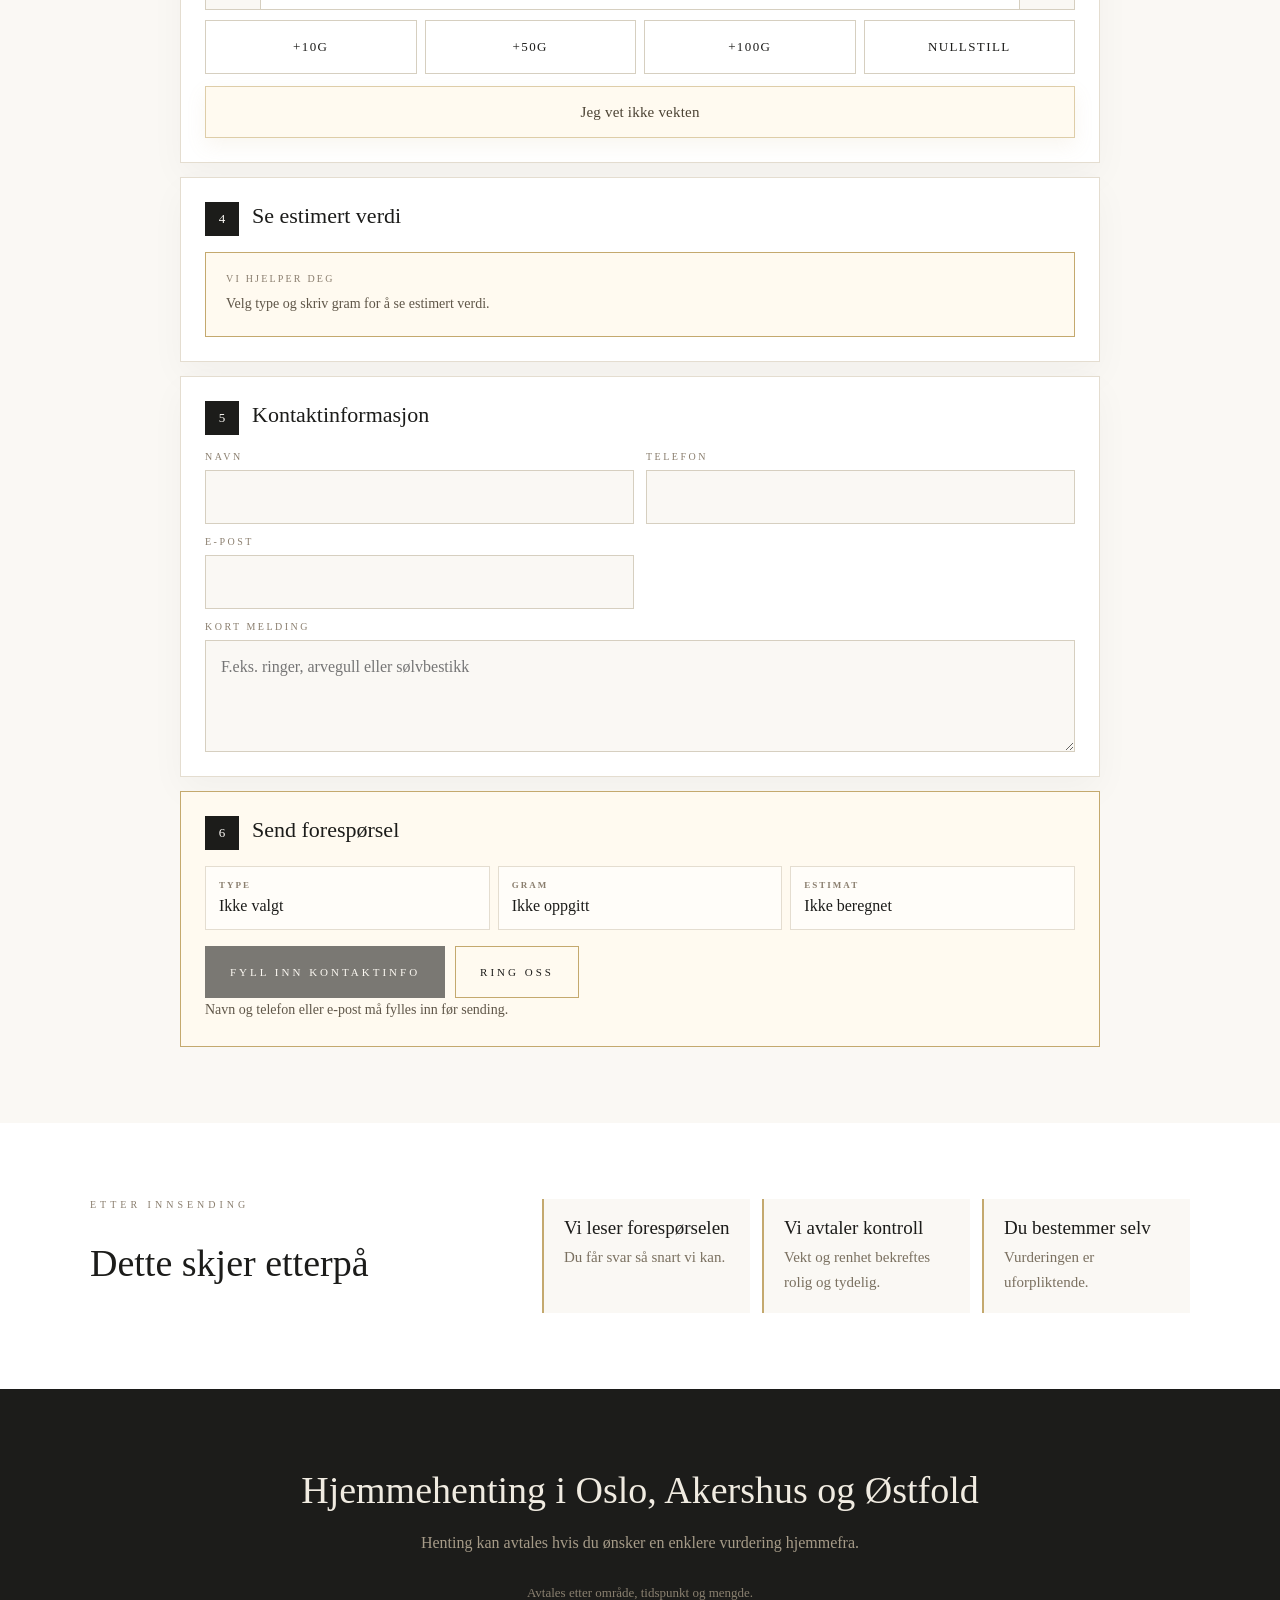
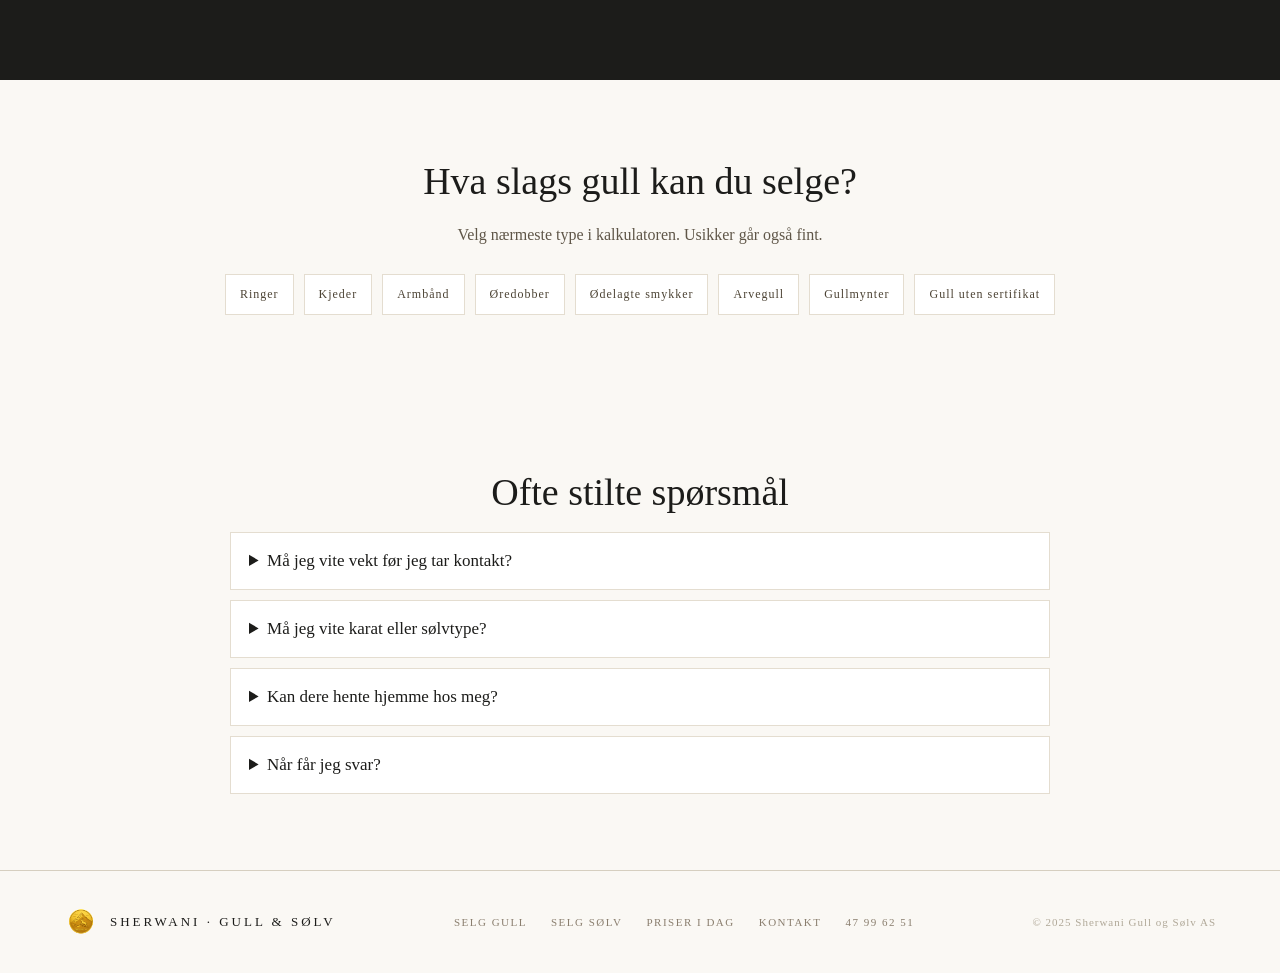
==== commit a3e88bd6: "Pynte siden, fjerne unødvendig elementer" ====
--- a/selg-gull/index.html
+++ b/selg-gull/index.html
@@ -4,7 +4,7 @@
 <meta charset="UTF-8">
 <meta name="viewport" content="width=device-width, initial-scale=1.0">
 <title>Selg gull trygt | Sherwani Gull &amp; Sølv</title>
-<meta name="description" content="Selg gull, smykker og arvegull trygt hos Sherwani Gull & Sølv. Få en enkel og uforpliktende vurdering. Gratis hjemmehenting kan avtales i Oslo, Akershus og Østfold.">
+<meta name="description" content="Selg gull, smykker og arvegull trygt hos Sherwani Gull & Sølv. Få en enkel og uforpliktende vurdering med tydelig veiledning.">
 <link rel="stylesheet" href="../sell.css">
 </head>
 <body id="top" data-metal="gold">
--- a/sell.css
+++ b/sell.css
@@ -131,12 +131,20 @@
 }
 .live-price-head {
   display: grid;
-  gap: 10px;
-  text-align: center;
+  grid-template-columns: minmax(0, 1fr) 104px;
+  gap: 16px;
+  align-items: center;
+  text-align: left;
   margin-bottom: 16px;
+}
+.live-price-copy {
+  display: grid;
+  gap: 12px;
+  align-items: start;
 }
 .live-price-head .section-label {
   margin-bottom: 8px;
+  text-align: left;
 }
 .live-price-head h2 {
   font-size: 26px;
@@ -145,14 +153,30 @@
 }
 .live-price-head p {
   max-width: 560px;
-  margin: 0 auto;
+  margin: 0;
   color: #7a7060;
   font-size: 14px;
   line-height: 1.65;
 }
 .live-price-cta {
   width: 100%;
-  margin: 4px auto 0;
+  justify-content: center;
+  margin: 2px 0 0;
+}
+.live-price-coin {
+  width: 104px;
+  aspect-ratio: 1 / 1;
+  justify-self: end;
+  display: flex;
+  align-items: center;
+  justify-content: center;
+}
+.live-price-coin img {
+  width: 100%;
+  height: 100%;
+  object-fit: contain;
+  display: block;
+  filter: drop-shadow(0 12px 20px rgba(28, 28, 26, 0.14));
 }
 .live-price-grid {
   display: grid;
@@ -335,6 +359,26 @@
   font-size: 15px;
   font-family: Georgia, serif;
 }
+.unknown-weight-button {
+  width: 100%;
+  min-height: 52px;
+  margin-top: 12px;
+  border: 0.5px solid rgba(196, 169, 110, 0.55);
+  background: #fffaf0;
+  color: #4c4334;
+  cursor: pointer;
+  font-family: Georgia, serif;
+  font-size: 15px;
+  letter-spacing: 0.2px;
+  text-align: center;
+  box-shadow: 0 8px 20px rgba(196, 169, 110, 0.10);
+  transition: border-color 0.2s, background 0.2s, transform 0.2s;
+}
+.unknown-weight-button:hover {
+  border-color: #c4a96e;
+  background: #fff6df;
+  transform: translateY(-1px);
+}
 .field { display: grid; gap: 8px; }
 .field label { font-size: 10px; letter-spacing: 2.5px; text-transform: uppercase; color: #8a7e6e; }
 .field input, .field select, .field textarea {
@@ -497,8 +541,12 @@
     box-shadow: 0 10px 24px rgba(28, 28, 26, 0.035);
   }
   .live-price-head {
-    gap: 6px;
+    grid-template-columns: minmax(0, 1fr) 78px;
+    gap: 10px;
     margin-bottom: 10px;
+  }
+  .live-price-copy {
+    gap: 8px;
   }
   .live-price-head .section-label {
     margin-bottom: 4px;
@@ -509,6 +557,9 @@
   .live-price-head p {
     font-size: 12px;
     line-height: 1.45;
+  }
+  .live-price-coin {
+    width: 78px;
   }
   .live-price-grid {
     gap: 5px;
@@ -571,10 +622,11 @@
   .sell-hero-inner { max-width: 860px; }
   .hero-desc { margin-left: auto; margin-right: auto; }
   .hero-actions { justify-content: flex-start; }
-  .live-price-cta { width: auto; min-width: 260px; }
   .trust-grid { grid-template-columns: repeat(3, 1fr); }
   .live-price-section { padding: 14px 64px 34px; }
   .live-price-inner { padding: 24px; }
+  .live-price-head { grid-template-columns: minmax(0, 1fr) 168px; gap: 36px; }
+  .live-price-coin { width: 168px; }
   .section { padding: 76px 64px; }
   .section-title { font-size: 38px; }
   .card-grid { grid-template-columns: repeat(3, 1fr); }
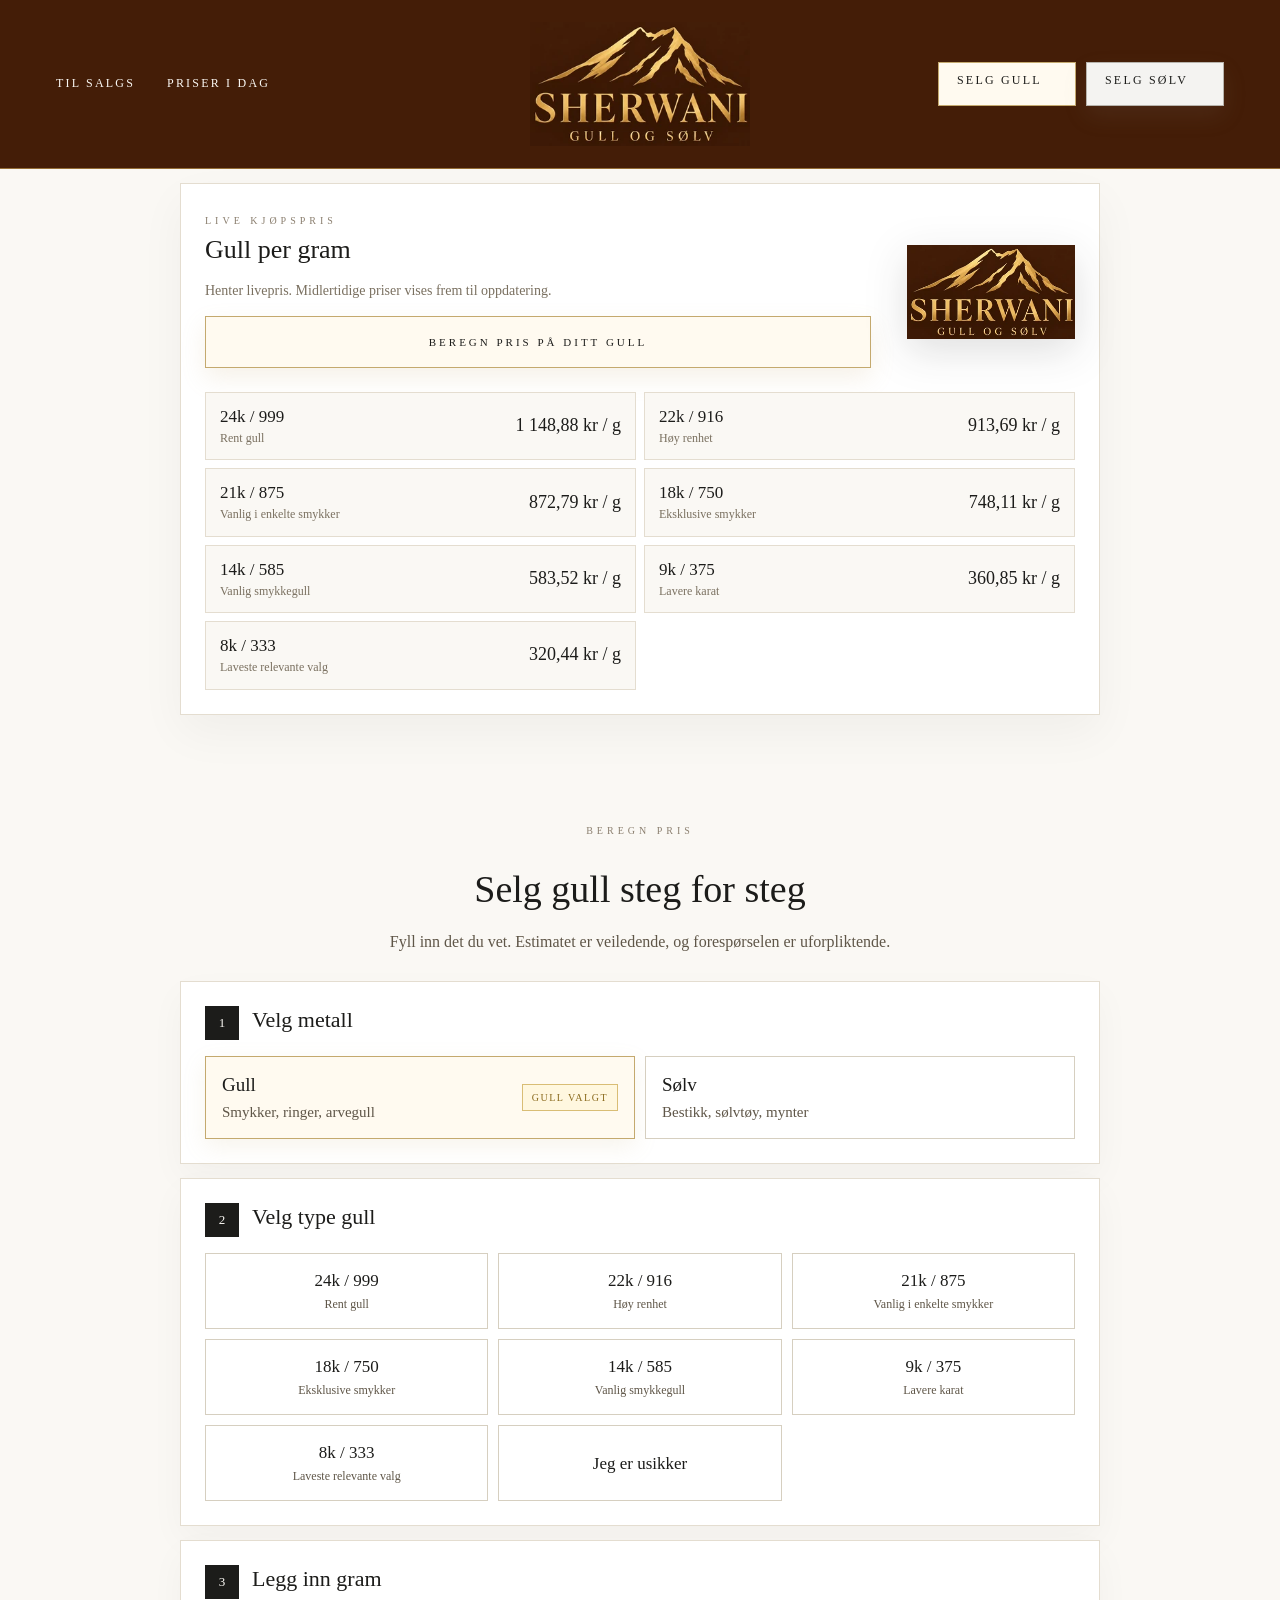
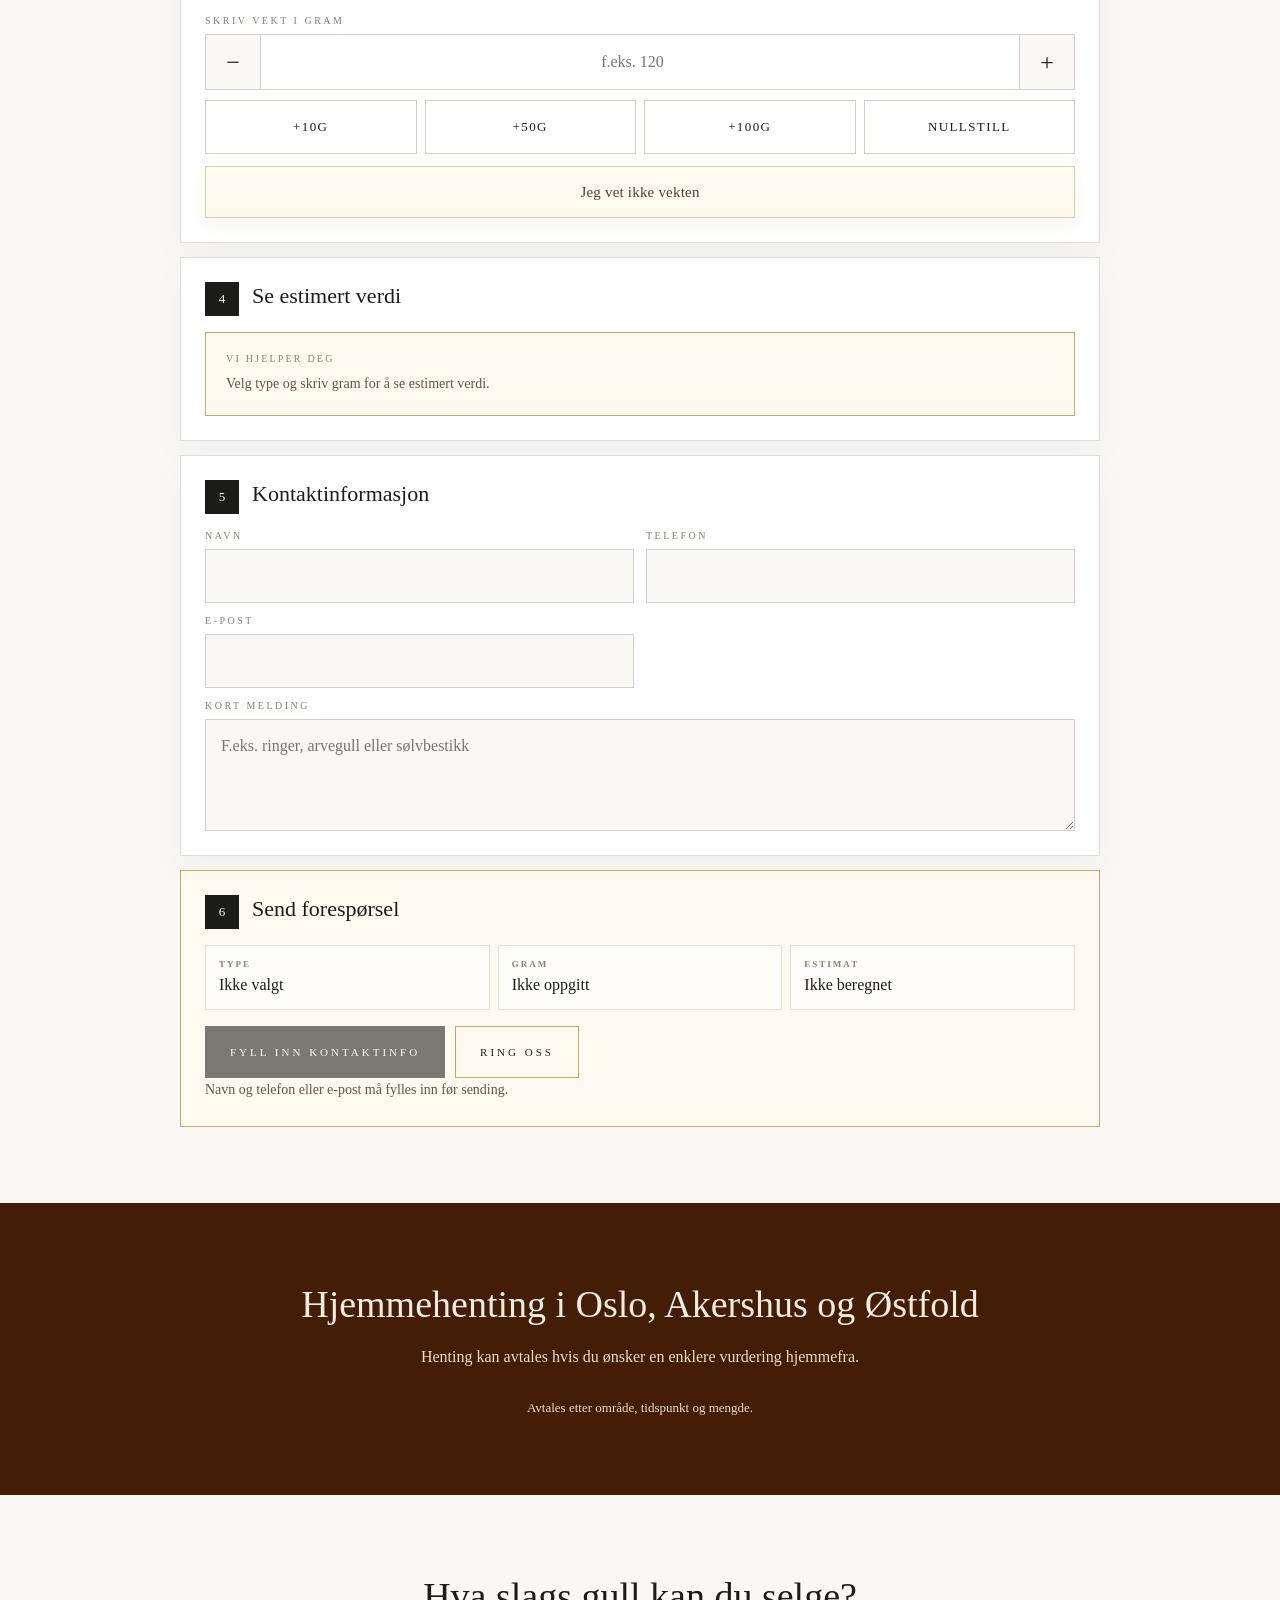
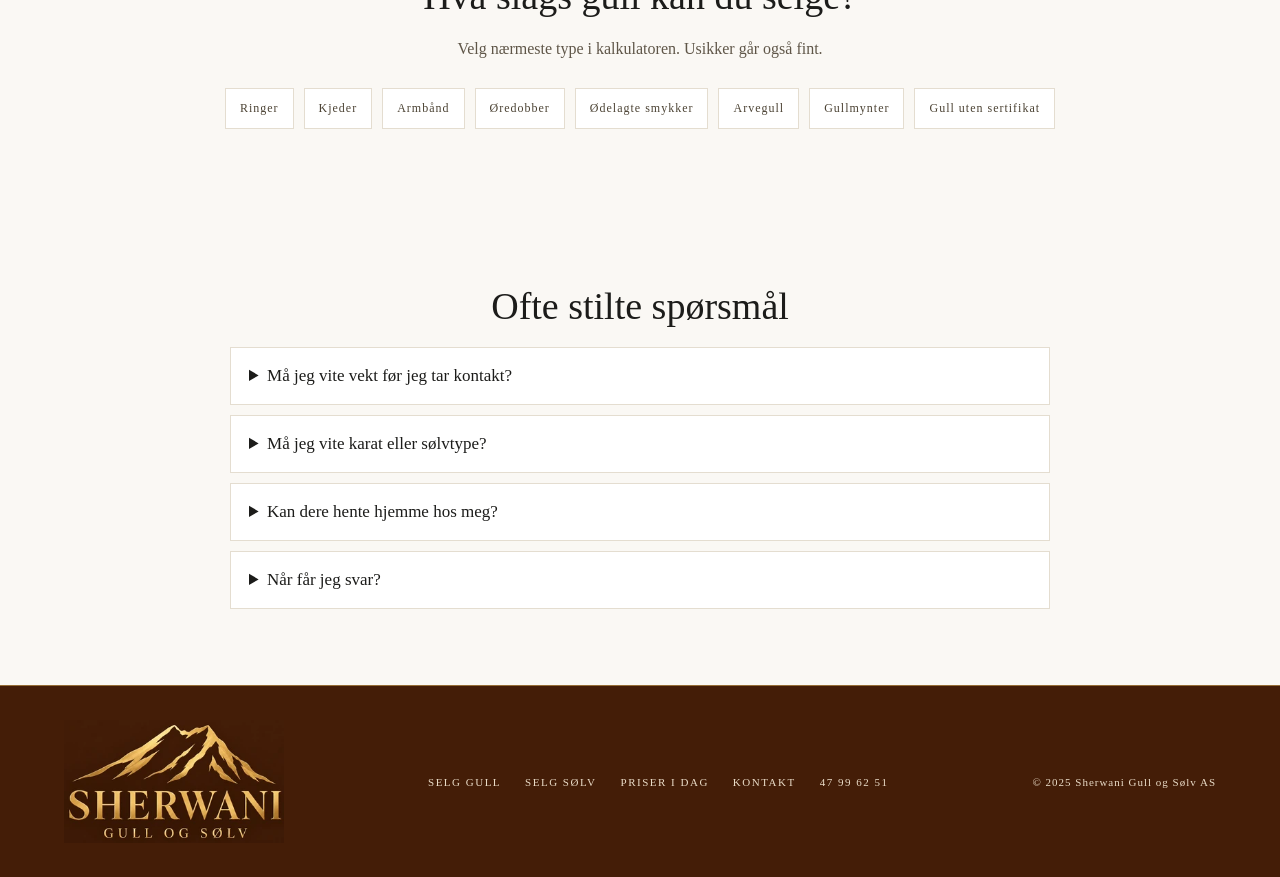
==== commit 7502357a: "Ny logo" ====
--- a/selg-gull/index.html
+++ b/selg-gull/index.html
@@ -6,6 +6,21 @@
 <title>Selg gull trygt | Sherwani Gull &amp; Sølv</title>
 <meta name="description" content="Selg gull, smykker og arvegull trygt hos Sherwani Gull & Sølv. Få en enkel og uforpliktende vurdering med tydelig veiledning.">
 <link rel="stylesheet" href="../sell.css">
+<meta name="theme-color" content="#441d07">
+<link rel="icon" href="../favicon.ico" sizes="any">
+<link rel="icon" type="image/png" sizes="32x32" href="../assets/favicon-32.png">
+<link rel="apple-touch-icon" sizes="180x180" href="../assets/apple-touch-icon.png">
+<link rel="manifest" href="../site.webmanifest">
+<meta property="og:type" content="website">
+<meta property="og:locale" content="nb_NO">
+<meta property="og:title" content="Selg gull trygt | Sherwani Gull &amp; Sølv">
+<meta property="og:image" content="../assets/sherwani-social.jpg">
+<meta property="og:image:width" content="1200">
+<meta property="og:image:height" content="630">
+<meta property="og:image:alt" content="Sherwani Gull og Sølv – gyllent fjell på espressobrun bakgrunn">
+<meta name="twitter:card" content="summary_large_image">
+<meta name="twitter:image" content="../assets/sherwani-social.jpg">
+<link rel="stylesheet" href="../brand.css">
 </head>
 <body id="top" data-metal="gold">
 <nav>
@@ -16,9 +31,7 @@
   <button class="hamburger" onclick="document.getElementById('drawer').classList.add('open')" aria-label="Meny">
     <span></span><span></span><span></span>
   </button>
-  <a class="logo" href="../index.html">
-    <span class="main">Sherwani</span>
-    <span class="sub">Gull &amp; Sølv AS</span>
+  <a class="logo" href="../index.html"><img class="brand-logo" src="../assets/sherwani-brand-640.webp" srcset="../assets/sherwani-brand-320.webp 320w, ../assets/sherwani-brand-640.webp 640w, ../assets/sherwani-brand-1100.webp 1100w" sizes="(max-width: 600px) 180px, 220px" width="640" height="360" alt="Sherwani Gull og Sølv – gyllent fjell på espressobrun bakgrunn">
   </a>
   <div class="nav-desktop-right">
     <a href="../selg-gull/" class="nav-cta">Selg gull</a>
@@ -34,10 +47,7 @@
 <div class="nav-drawer" id="drawer">
   <button class="nav-close" onclick="document.getElementById('drawer').classList.remove('open')" aria-label="Lukk">✕</button>
   <div class="drawer-content">
-    <div class="drawer-brand">
-      <span class="main">Sherwani</span>
-      <span class="sub">Gull &amp; Sølv AS</span>
-    </div>
+    <div class="drawer-brand"><img class="brand-logo" src="../assets/sherwani-brand-640.webp" srcset="../assets/sherwani-brand-320.webp 320w, ../assets/sherwani-brand-640.webp 640w, ../assets/sherwani-brand-1100.webp 1100w" sizes="(max-width: 600px) 180px, 220px" width="640" height="360" alt="Sherwani Gull og Sølv – gyllent fjell på espressobrun bakgrunn"></div>
     <div class="drawer-links">
       <a href="../selg-solv/" onclick="document.getElementById('drawer').classList.remove('open')">Selg sølv</a>
       <a href="../selg-gull/" onclick="document.getElementById('drawer').classList.remove('open')">Selg gull</a>
@@ -69,9 +79,7 @@
 <main id="sell-page-root"></main>
 
 <footer>
-  <a class="footer-logo" href="../index.html">
-    <img src="../sherwani-logo.png" alt="Sherwani logo">
-    <span>Sherwani · Gull &amp; Sølv</span>
+  <a class="footer-logo" href="../index.html"><img class="brand-logo" src="../assets/sherwani-brand-640.webp" srcset="../assets/sherwani-brand-320.webp 320w, ../assets/sherwani-brand-640.webp 640w, ../assets/sherwani-brand-1100.webp 1100w" sizes="(max-width: 600px) 180px, 220px" width="640" height="360" alt="Sherwani Gull og Sølv – gyllent fjell på espressobrun bakgrunn">
   </a>
   <div class="footer-links">
     <a href="../selg-gull/">Selg gull</a>
--- a/sell.css
+++ b/sell.css
@@ -48,7 +48,7 @@
 }
 .nav-drawer::after {
   content: ""; position: absolute; inset: 20% 12%;
-  background: url("sherwani-logo.png") center / contain no-repeat;
+  background: url("assets/sherwani-brand-640.webp") center / contain no-repeat;
   opacity: 0.055; pointer-events: none;
 }
 .drawer-content {
@@ -235,20 +235,6 @@
 .pickup-section .section-title { color: #f0ebe1; }
 .pickup-section .section-desc { color: #a69b88; }
 .pickup-note { max-width: 720px; margin: 22px auto 0; color: #8a8070; font-size: 13px; line-height: 1.7; text-align: center; }
-
-.after-section { background: #fff; }
-.after-inner { display: grid; gap: 20px; }
-.after-inner .section-label,
-.after-inner .section-title { text-align: left; }
-.after-inner .section-title { margin-bottom: 0; }
-.after-steps { display: grid; gap: 12px; }
-.after-steps article {
-  border-left: 2px solid #c4a96e;
-  background: #faf8f4;
-  padding: 18px 18px 18px 20px;
-}
-.after-steps h3 { font-size: 19px; font-weight: 400; margin-bottom: 6px; }
-.after-steps p { color: #7a7060; font-size: 15px; line-height: 1.65; }
 
 .calculator {
   padding: 0;
@@ -631,8 +617,6 @@
   .section-title { font-size: 38px; }
   .card-grid { grid-template-columns: repeat(3, 1fr); }
   .calc-block, .submit-panel { padding: 24px; }
-  .after-inner { grid-template-columns: 0.8fr 1.2fr; align-items: start; }
-  .after-steps { grid-template-columns: repeat(3, 1fr); }
   footer { display: flex; align-items: center; justify-content: space-between; padding: 34px 64px; text-align: left; }
   .footer-logo, .footer-links { margin-bottom: 0; }
 }
--- a/brand.css
+++ b/brand.css
@@ -0,0 +1,31 @@
+/* Shared brand layer: keep navigation and sales interactions in their original files. */
+:root { --espresso: #441d07; --brand-gold: #e8c97a; --brand-cream: #faf8f4; }
+nav { background: var(--espresso); border-bottom-color: #956d36; }
+.logo { display: block; width: min(180px, 100%); line-height: 0; }
+.brand-logo { display: block; width: 100%; height: auto; object-fit: contain; }
+nav .nav-desktop-left a, nav .nav-desktop-right a:not(.nav-cta) { color: var(--brand-cream); }
+.hamburger span { background: var(--brand-gold); }
+.nav-drawer { background: var(--espresso); }
+.nav-drawer::after { background-image: url('assets/sherwani-brand-640.webp'); }
+.drawer-brand .brand-logo { width: min(260px, 100%); margin: 0 auto; }
+footer { background: var(--espresso); color: var(--brand-cream); border-top-color: #956d36; gap: 24px; flex-wrap: wrap; }
+footer .footer-logo { width: min(220px, 100%); flex-shrink: 0; }
+footer .footer-logo img { width: 100%; height: auto; }
+footer .footer-links a, footer .footer-copy, footer .footer-social a { color: #eadcc8; }
+footer .footer-social a { border-color: #b9955a; }
+footer a:hover, nav .nav-desktop-left a:hover { color: var(--brand-gold); }
+.hero-img { width: min(360px, 88vw); aspect-ratio: 640 / 361; background: var(--espresso); }
+.hero-img img { height: auto; }
+.om-strip, .pickup-section, .price-bar { background: var(--espresso); }
+.om-desc, .pickup-section .section-desc, .pickup-note { color: #eadcc8; }
+.price-label, .price-unit, .price-meta, .price-live, .price-time, .price-source { color: #e0cba8; }
+a:focus-visible, button:focus-visible, input:focus-visible, select:focus-visible, textarea:focus-visible { outline: 3px solid #9b6b21; outline-offset: 4px; }
+nav a:focus-visible, nav button:focus-visible, footer a:focus-visible, .nav-drawer a:focus-visible, .nav-drawer button:focus-visible { outline-color: #ffe4a0; }
+@media (min-width: 900px) {
+  .logo { width: 220px; }
+  .hero-img { width: 100%; max-width: 460px; aspect-ratio: 640 / 361; }
+}
+@media (prefers-reduced-motion: reduce) {
+  html { scroll-behavior: auto; }
+}
+.price-metal, .price-note, .price-updated { color: #e0cba8; }
